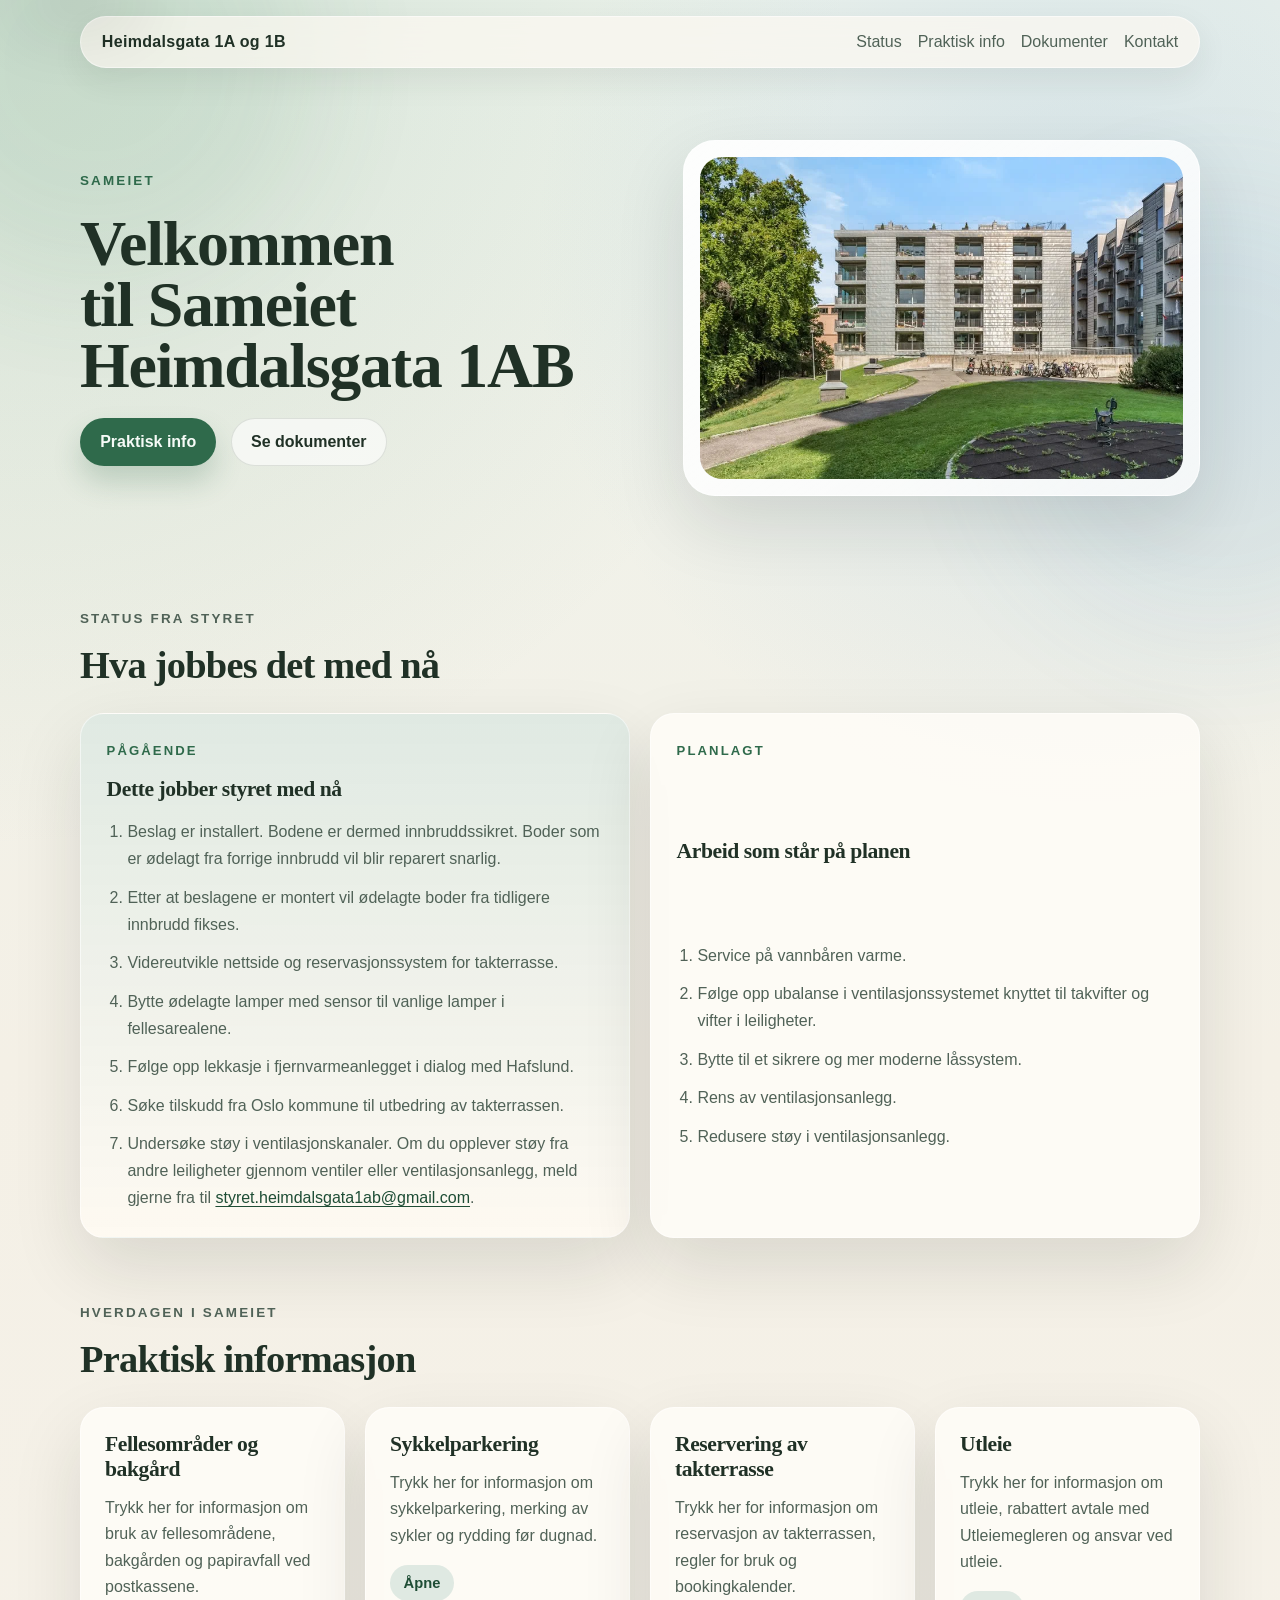
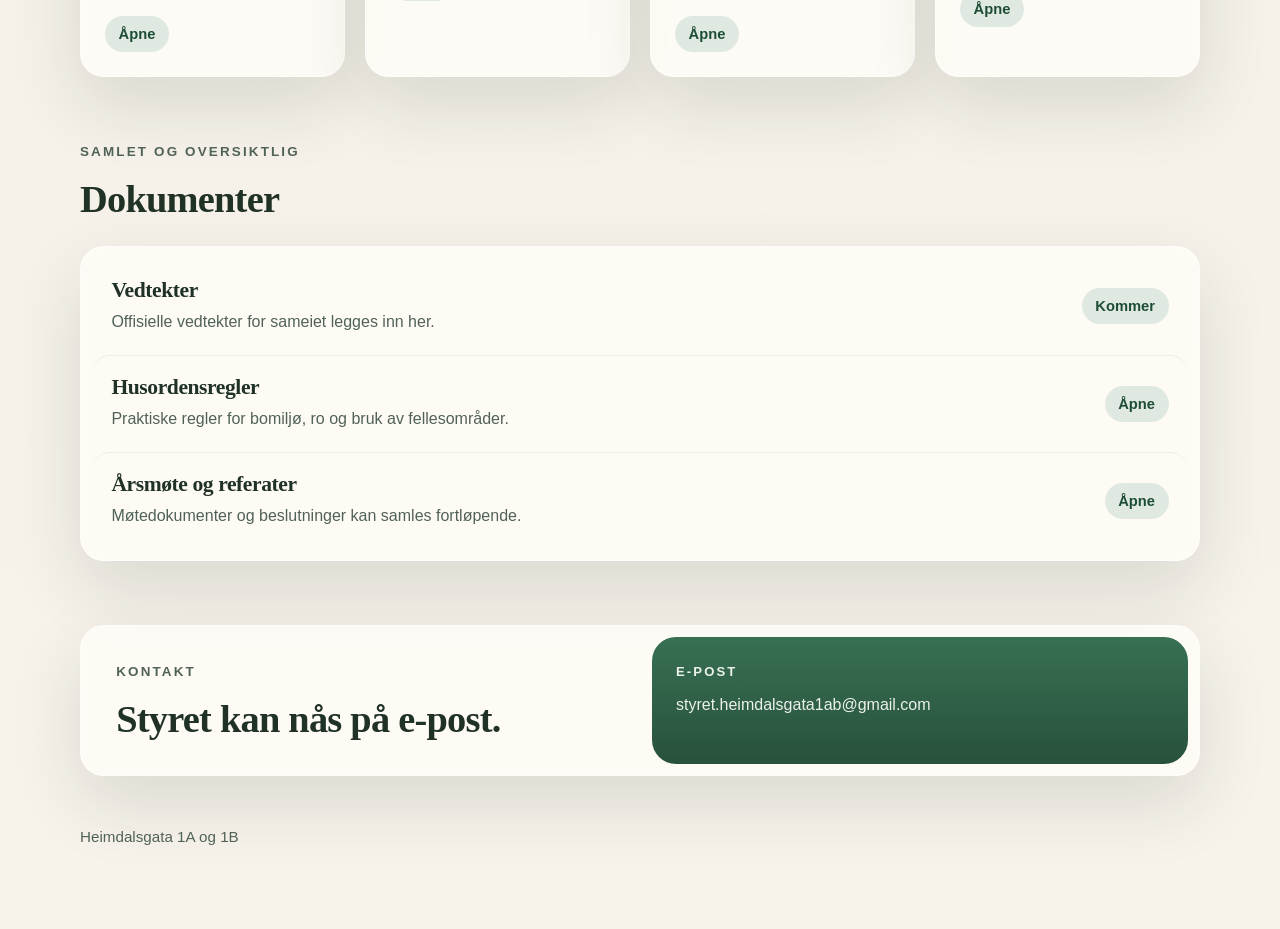
==== index.html @ 1e06830e "Update burglary status item" ====
<!doctype html>
<html lang="no">
  <head>
    <meta charset="utf-8">
    <meta name="viewport" content="width=device-width, initial-scale=1">
    <title>Heimdalsgata 1A og 1B</title>
    <meta
      name="description"
      content="Nettside for Heimdalsgata 1A og 1B med praktisk informasjon, dokumenter og kontaktpunkter."
    >
    <meta name="theme-color" content="#eef1ea">
    <link rel="stylesheet" href="styles.css">
  </head>
  <body>
    <a class="skip-link" href="#main-content">Gå til innhold</a>

    <div class="page-glow page-glow-left" aria-hidden="true"></div>
    <div class="page-glow page-glow-right" aria-hidden="true"></div>

    <div class="site-shell">
      <header class="site-header">
        <a class="brand" href="#top">Heimdalsgata 1A og 1B</a>
        <nav class="site-nav" aria-label="Hovedmeny">
          <a href="#status">Status</a>
          <a href="#praktisk">Praktisk info</a>
          <a href="#dokumenter">Dokumenter</a>
          <a href="#kontakt">Kontakt</a>
        </nav>
      </header>

      <main id="main-content">
        <section class="hero" id="top">
          <div class="hero-copy">
            <p class="eyebrow">Sameiet</p>
            <h1>Velkommen til Sameiet Heimdalsgata 1AB</h1>
            <div class="hero-actions">
              <a class="button button-primary" href="#praktisk">Praktisk info</a>
              <a class="button button-secondary" href="#dokumenter">Se dokumenter</a>
            </div>
          </div>

          <div class="hero-media">
            <div class="hero-frame">
              <picture>
                <source srcset="assets/hero.webp" type="image/webp">
                <img
                  src="assets/hero.jpg"
                  alt="Boligbygget i Heimdalsgata 1A og 1B med grønt uteområde foran"
                  width="850"
                  height="567"
                >
              </picture>
            </div>
          </div>
        </section>

        <section class="content-section status-section" id="status" aria-labelledby="status-title">
          <div class="section-heading">
            <p class="eyebrow">Status fra styret</p>
            <h2 id="status-title">Hva jobbes det med nå</h2>
          </div>

          <div class="status-grid">
            <article class="status-card status-card-current">
              <p class="status-label">Pågående</p>
              <h3>Dette jobber styret med nå</h3>
              <ol class="status-list">
                <li>Beslag er installert. Bodene er dermed innbruddssikret. Boder som er ødelagt fra forrige innbrudd vil blir reparert snarlig.</li>
                <li>Etter at beslagene er montert vil ødelagte boder fra tidligere innbrudd fikses.</li>
                <li>Videreutvikle nettside og reservasjonssystem for takterrasse.</li>
                <li>Bytte ødelagte lamper med sensor til vanlige lamper i fellesarealene.</li>
                <li>Følge opp lekkasje i fjernvarmeanlegget i dialog med Hafslund.</li>
                <li>Søke tilskudd fra Oslo kommune til utbedring av takterrassen.</li>
                <li>Undersøke støy i ventilasjonskanaler. Om du opplever støy fra andre leiligheter gjennom ventiler eller ventilasjonsanlegg, meld gjerne fra til <a href="mailto:styret.heimdalsgata1ab@gmail.com">styret.heimdalsgata1ab@gmail.com</a>.</li>
              </ol>
            </article>

            <article class="status-card">
              <p class="status-label">Planlagt</p>
              <h3>Arbeid som står på planen</h3>
              <ol class="status-list">
                <li>Service på vannbåren varme.</li>
                <li>Følge opp ubalanse i ventilasjonssystemet knyttet til takvifter og vifter i leiligheter.</li>
                <li>Bytte til et sikrere og mer moderne låssystem.</li>
                <li>Rens av ventilasjonsanlegg.</li>
                <li>Redusere støy i ventilasjonsanlegg.</li>
              </ol>
            </article>
          </div>
        </section>

        <section class="content-section" id="praktisk" aria-labelledby="praktisk-title">
          <div class="section-heading">
            <p class="eyebrow">Hverdagen i sameiet</p>
            <h2 id="praktisk-title">Praktisk informasjon</h2>
          </div>

          <div class="card-grid">
            <article class="info-card info-card-link">
              <h3>Fellesområder og bakgård</h3>
              <p>
                Trykk her for informasjon om bruk av fellesområdene, bakgården og
                papiravfall ved postkassene.
              </p>
              <a class="document-tag document-link" href="fellesomrader-og-bakgard.html">Åpne</a>
            </article>

            <article class="info-card info-card-link">
              <h3>Sykkelparkering</h3>
              <p>
                Trykk her for informasjon om sykkelparkering, merking av sykler og
                rydding før dugnad.
              </p>
              <a class="document-tag document-link" href="sykkelparkering.html">Åpne</a>
            </article>

            <article class="info-card info-card-link">
              <h3>Reservering av takterrasse</h3>
              <p>
                Trykk her for informasjon om reservasjon av takterrassen, regler for
                bruk og bookingkalender.
              </p>
              <a class="document-tag document-link" href="reservering-av-takterrasse.html">Åpne</a>
            </article>

            <article class="info-card info-card-link">
              <h3>Utleie</h3>
              <p>
                Trykk her for informasjon om utleie, rabattert avtale med
                Utleiemegleren og ansvar ved utleie.
              </p>
              <a class="document-tag document-link" href="utleie.html">Åpne</a>
            </article>
          </div>
        </section>

        <section class="content-section content-section-alt" id="dokumenter" aria-labelledby="dokumenter-title">
          <div class="section-heading">
            <p class="eyebrow">Samlet og oversiktlig</p>
            <h2 id="dokumenter-title">Dokumenter</h2>
          </div>

          <div class="document-panel">
            <div class="document-row">
              <div>
                <h3>Vedtekter</h3>
                <p>Offisielle vedtekter for sameiet legges inn her.</p>
              </div>
              <span class="document-tag">Kommer</span>
            </div>

            <div class="document-row">
              <div>
                <h3>Husordensregler</h3>
                <p>Praktiske regler for bomiljø, ro og bruk av fellesområder.</p>
              </div>
              <a class="document-tag document-link" href="husordensregler.html">Åpne</a>
            </div>

            <div class="document-row">
              <div>
                <h3>Årsmøte og referater</h3>
                <p>Møtedokumenter og beslutninger kan samles fortløpende.</p>
              </div>
              <a class="document-tag document-link" href="https://drive.google.com/drive/folders/1lfl2pdwoizmmWqUjBtOVn5ufXLerAymG?usp=sharing" target="_blank" rel="noreferrer">Åpne</a>
            </div>
          </div>
        </section>

        <section class="contact-section" id="kontakt" aria-labelledby="kontakt-title">
          <div class="contact-panel">
            <div class="contact-copy">
              <p class="eyebrow">Kontakt</p>
              <h2 id="kontakt-title">Styret kan nås på e-post.</h2>
            </div>

            <div class="contact-note" aria-label="Kontaktinformasjon for styret">
              <p class="contact-label">E-post</p>
              <p>
                <a href="mailto:styret.heimdalsgata1ab@gmail.com">styret.heimdalsgata1ab@gmail.com</a>
              </p>
            </div>
          </div>
        </section>
      </main>

      <footer class="site-footer">
        <p>Heimdalsgata 1A og 1B</p>
      </footer>
    </div>
  </body>
</html>
---- styles.css ----
:root {
  --bg: #f4f0e6;
  --bg-soft: rgba(255, 252, 246, 0.7);
  --surface: rgba(255, 253, 248, 0.82);
  --surface-strong: #fffdf8;
  --ink: #203126;
  --ink-soft: #506257;
  --line: rgba(32, 49, 38, 0.12);
  --accent: #2f6a4b;
  --accent-strong: #1e4d35;
  --accent-soft: #dfe9e2;
  --clay: #ba7a50;
  --shadow: 0 28px 70px rgba(25, 35, 28, 0.12);
  --radius-xl: 32px;
  --radius-lg: 24px;
  --radius-md: 18px;
  --radius-sm: 12px;
  --sans: "Avenir Next", Avenir, "Segoe UI", sans-serif;
  --serif: "Iowan Old Style", "Palatino Linotype", Palatino, "Book Antiqua", Georgia, serif;
}

*,
*::before,
*::after {
  box-sizing: border-box;
}

html {
  scroll-behavior: smooth;
}

body {
  margin: 0;
  min-height: 100vh;
  font-family: var(--sans);
  color: var(--ink);
  background:
    radial-gradient(circle at top left, rgba(85, 151, 114, 0.18), transparent 30%),
    radial-gradient(circle at 85% 10%, rgba(104, 163, 214, 0.2), transparent 22%),
    linear-gradient(180deg, #eef3ec 0%, var(--bg) 42%, #f7f3eb 100%);
}

img {
  display: block;
  max-width: 100%;
}

a {
  color: inherit;
  text-decoration: none;
}

p {
  margin: 0;
  line-height: 1.65;
}

h1,
h2,
h3 {
  margin: 0;
  font-family: var(--serif);
  font-weight: 600;
  letter-spacing: -0.02em;
}

.skip-link {
  position: absolute;
  left: 1rem;
  top: -3rem;
  z-index: 20;
  padding: 0.85rem 1rem;
  border-radius: 999px;
  background: var(--surface-strong);
  box-shadow: var(--shadow);
}

.skip-link:focus {
  top: 1rem;
}

.page-glow {
  position: fixed;
  inset: auto;
  width: 28rem;
  height: 28rem;
  border-radius: 50%;
  filter: blur(60px);
  opacity: 0.45;
  pointer-events: none;
  z-index: 0;
}

.page-glow-left {
  top: -10rem;
  left: -8rem;
  background: rgba(72, 142, 97, 0.22);
}

.page-glow-right {
  top: 12rem;
  right: -10rem;
  background: rgba(87, 143, 192, 0.18);
}

.site-shell {
  position: relative;
  z-index: 1;
  width: min(1120px, calc(100% - 2rem));
  margin: 0 auto;
  padding-bottom: 4rem;
}

.site-header {
  position: sticky;
  top: 1rem;
  display: flex;
  align-items: center;
  justify-content: space-between;
  gap: 1.5rem;
  padding: 1rem 1.3rem;
  margin-top: 1rem;
  border: 1px solid rgba(255, 255, 255, 0.55);
  border-radius: 999px;
  background: rgba(252, 249, 242, 0.72);
  backdrop-filter: blur(18px);
  box-shadow: 0 12px 32px rgba(34, 48, 39, 0.08);
}

.brand {
  font-weight: 700;
  letter-spacing: 0.02em;
}

.site-nav {
  display: flex;
  flex-wrap: wrap;
  gap: 1rem;
  color: var(--ink-soft);
}

.site-nav a {
  transition: color 180ms ease, transform 180ms ease;
}

.site-nav a:hover,
.site-nav a:focus-visible,
.brand:hover,
.brand:focus-visible {
  color: var(--accent-strong);
}

.hero,
.intro-band,
.content-section,
.contact-section,
.site-footer {
  animation: rise 800ms ease both;
}

.hero {
  display: grid;
  grid-template-columns: minmax(0, 1.05fr) minmax(0, 0.95fr);
  gap: 2rem;
  align-items: center;
  padding: 4.5rem 0 3rem;
}

.hero-copy {
  display: grid;
  gap: 1.35rem;
}

.eyebrow {
  color: var(--accent);
  font-size: 0.84rem;
  font-weight: 700;
  letter-spacing: 0.16em;
  text-transform: uppercase;
}

.hero h1 {
  font-size: clamp(2.7rem, 5vw, 5.2rem);
  line-height: 0.95;
  text-wrap: balance;
}

.lead,
.section-heading p,
.band-card p,
.info-card p,
.document-row p,
.contact-copy p,
.contact-note p,
.site-footer p {
  color: var(--ink-soft);
}

.lead {
  font-size: 1.08rem;
  max-width: 34rem;
}

.hero-actions {
  display: flex;
  flex-wrap: wrap;
  gap: 0.9rem;
}

.button {
  display: inline-flex;
  align-items: center;
  justify-content: center;
  min-height: 3rem;
  padding: 0.8rem 1.2rem;
  border-radius: 999px;
  border: 1px solid transparent;
  font-weight: 600;
  transition: transform 180ms ease, background-color 180ms ease, border-color 180ms ease;
}

.button:hover,
.button:focus-visible {
  transform: translateY(-1px);
}

.button-primary {
  background: var(--accent);
  color: #f6fbf7;
  box-shadow: 0 16px 28px rgba(47, 106, 75, 0.22);
}

.button-primary:hover,
.button-primary:focus-visible {
  background: var(--accent-strong);
}

.button-secondary {
  border-color: rgba(32, 49, 38, 0.12);
  background: rgba(255, 255, 255, 0.6);
}

.hero-list {
  display: grid;
  gap: 0.85rem;
  margin: 0;
  padding: 0;
  list-style: none;
}

.hero-list li {
  display: flex;
  align-items: center;
  gap: 0.7rem;
  padding: 0.9rem 1rem;
  border: 1px solid var(--line);
  border-radius: var(--radius-md);
  background: rgba(255, 255, 255, 0.48);
  backdrop-filter: blur(10px);
}

.hero-list li::before {
  content: "";
  width: 0.7rem;
  height: 0.7rem;
  border-radius: 50%;
  background: linear-gradient(135deg, var(--accent), var(--clay));
  flex: none;
}

.hero-media {
  display: grid;
  gap: 1rem;
}

.hero-frame {
  padding: 1rem;
  border-radius: var(--radius-xl);
  background:
    linear-gradient(145deg, rgba(255, 255, 255, 0.82), rgba(255, 255, 255, 0.45)),
    rgba(255, 255, 255, 0.52);
  border: 1px solid rgba(255, 255, 255, 0.65);
  box-shadow: var(--shadow);
}

.hero-frame picture {
  display: block;
  overflow: hidden;
  border-radius: calc(var(--radius-xl) - 10px);
}

.hero-frame img {
  width: 100%;
  height: auto;
  object-fit: cover;
  transform: scale(1.01);
}

.hero-caption {
  padding-left: 0.2rem;
  font-size: 0.94rem;
  color: rgba(32, 49, 38, 0.72);
}

.intro-band,
.contact-panel {
  display: grid;
  grid-template-columns: repeat(2, minmax(0, 1fr));
  gap: 1.5rem;
}

.band-card,
.info-card,
.document-panel,
.contact-panel {
  border: 1px solid rgba(255, 255, 255, 0.55);
  background: var(--surface);
  backdrop-filter: blur(18px);
  box-shadow: var(--shadow);
}

.band-card,
.info-card,
.document-panel,
.contact-panel,
.contact-note {
  border-radius: var(--radius-lg);
}

.band-card {
  display: grid;
  gap: 1rem;
  padding: 1.7rem;
}

.band-card h2,
.section-heading h2,
.contact-copy h2 {
  font-size: clamp(1.9rem, 3vw, 3rem);
  line-height: 1.05;
}

.band-card-accent {
  background:
    linear-gradient(180deg, rgba(223, 233, 226, 0.98), rgba(255, 250, 243, 0.88));
}

.status-item {
  display: grid;
  grid-template-columns: auto 1fr;
  gap: 1rem;
  align-items: start;
  padding-bottom: 1rem;
  border-bottom: 1px solid rgba(32, 49, 38, 0.08);
}

.status-item:last-child {
  padding-bottom: 0;
  border-bottom: 0;
}

.status-number {
  display: inline-flex;
  align-items: center;
  justify-content: center;
  width: 2.1rem;
  height: 2.1rem;
  border-radius: 50%;
  font-size: 0.85rem;
  font-weight: 700;
  color: #fff;
  background: linear-gradient(135deg, var(--accent), var(--clay));
}

.content-section,
.contact-section {
  padding-top: 4rem;
}

.content-section-alt {
  position: relative;
}

.section-heading {
  display: grid;
  gap: 0.95rem;
  max-width: 42rem;
  margin-bottom: 1.7rem;
}

.card-grid {
  display: grid;
  grid-template-columns: repeat(auto-fit, minmax(240px, 1fr));
  gap: 1.25rem;
}

.status-grid {
  display: grid;
  grid-template-columns: repeat(2, minmax(0, 1fr));
  gap: 1.25rem;
}

.info-card {
  display: grid;
  gap: 0.8rem;
  padding: 1.5rem;
}

.info-card-link {
  align-content: start;
}

.info-card-link .document-tag {
  justify-self: start;
  margin-top: 0.2rem;
}

.info-card h3,
.document-row h3,
.status-card h3 {
  font-size: 1.35rem;
}

.status-card {
  display: grid;
  gap: 1rem;
  padding: 1.6rem;
  border: 1px solid rgba(255, 255, 255, 0.55);
  border-radius: var(--radius-lg);
  background: var(--surface);
  backdrop-filter: blur(18px);
  box-shadow: var(--shadow);
}

.status-card-current {
  background:
    linear-gradient(180deg, rgba(223, 233, 226, 0.98), rgba(255, 250, 243, 0.88));
}

.status-label {
  color: var(--accent);
  font-size: 0.82rem;
  font-weight: 700;
  letter-spacing: 0.16em;
  text-transform: uppercase;
}

.status-list {
  margin: 0;
  padding-left: 1.3rem;
  color: var(--ink-soft);
}

.status-list li {
  line-height: 1.7;
}

.status-list a {
  color: var(--accent-strong);
  text-decoration: underline;
  text-underline-offset: 0.16em;
}

.status-list li + li {
  margin-top: 0.7rem;
}

.document-panel {
  padding: 0.7rem;
}

.document-row {
  display: flex;
  align-items: center;
  justify-content: space-between;
  gap: 1rem;
  padding: 1.2rem;
  border-radius: var(--radius-md);
}

.document-row + .document-row {
  border-top: 1px solid rgba(32, 49, 38, 0.08);
}

.document-row div {
  display: grid;
  gap: 0.4rem;
}

.document-tag {
  display: inline-flex;
  align-items: center;
  min-height: 2.25rem;
  padding: 0.45rem 0.85rem;
  border-radius: 999px;
  background: var(--accent-soft);
  color: var(--accent-strong);
  font-size: 0.92rem;
  font-weight: 700;
  white-space: nowrap;
}

.document-link:hover,
.document-link:focus-visible {
  background: var(--accent);
  color: #f6fbf7;
}

.subpage-hero {
  padding: 4.5rem 0 1.6rem;
  animation: rise 800ms ease both;
}

.subpage-copy {
  display: grid;
  gap: 1.25rem;
  max-width: 46rem;
}

.subpage-copy h1 {
  font-size: clamp(2.5rem, 5vw, 4.4rem);
  line-height: 0.96;
}

.document-page {
  padding-top: 1rem;
}

.document-article {
  display: grid;
  gap: 1.2rem;
  padding: 2rem;
  border: 1px solid rgba(255, 255, 255, 0.55);
  border-radius: var(--radius-xl);
  background: var(--surface);
  backdrop-filter: blur(18px);
  box-shadow: var(--shadow);
}

.document-article h2 {
  margin-top: 0.9rem;
  font-size: clamp(1.5rem, 2vw, 2rem);
}

.document-article p,
.document-article li {
  color: var(--ink-soft);
  line-height: 1.75;
}

.document-article ul {
  margin: -0.3rem 0 0;
  padding-left: 1.35rem;
}

.document-article li + li {
  margin-top: 0.6rem;
}

.document-note {
  margin-top: 0.8rem;
  padding: 1rem 1.15rem;
  border: 1px solid var(--line);
  border-radius: var(--radius-md);
  background: rgba(255, 255, 255, 0.52);
}

.document-note-cta {
  display: flex;
  flex-wrap: wrap;
  align-items: center;
  justify-content: space-between;
  gap: 1rem;
}

.contact-panel {
  padding: 0.7rem;
}

.contact-copy {
  display: grid;
  gap: 1rem;
  padding: 1.5rem;
}

.contact-note {
  display: grid;
  align-content: start;
  gap: 0.55rem;
  padding: 1.5rem;
  background: linear-gradient(180deg, rgba(47, 106, 75, 0.96), rgba(31, 74, 52, 0.96));
  color: rgba(244, 247, 243, 0.96);
}

.contact-note p {
  color: inherit;
}

.contact-label {
  color: rgba(220, 235, 225, 0.85);
  font-size: 0.82rem;
  font-weight: 700;
  letter-spacing: 0.16em;
  text-transform: uppercase;
}

.site-footer {
  display: flex;
  justify-content: space-between;
  gap: 1rem;
  padding: 3rem 0 1rem;
  color: rgba(32, 49, 38, 0.72);
  font-size: 0.95rem;
}

@keyframes rise {
  from {
    opacity: 0;
    transform: translateY(18px);
  }

  to {
    opacity: 1;
    transform: translateY(0);
  }
}

@media (max-width: 960px) {
  .hero,
  .intro-band,
  .contact-panel,
  .card-grid,
  .status-grid {
    grid-template-columns: 1fr;
  }

  .hero {
    padding-top: 3.2rem;
  }

  .site-header,
  .site-footer,
  .document-row {
    align-items: flex-start;
  }

  .site-header,
  .site-footer {
    flex-direction: column;
  }

  .document-row {
    flex-direction: column;
  }
}

@media (max-width: 640px) {
  .site-shell {
    width: min(100% - 1.2rem, 1120px);
  }

  .site-header {
    position: static;
    padding: 1rem 1.1rem;
    border-radius: 26px;
  }

  .site-nav {
    gap: 0.8rem 1rem;
  }

  .hero {
    gap: 1.4rem;
    padding: 2.2rem 0 2.4rem;
  }

  .subpage-hero {
    padding: 2.2rem 0 1rem;
  }

  .hero h1 {
    font-size: clamp(2.25rem, 11vw, 3.1rem);
  }

  .subpage-copy h1 {
    font-size: clamp(2.1rem, 10vw, 2.9rem);
  }

  .band-card,
  .info-card,
  .contact-copy,
  .contact-note,
  .document-row,
  .document-article {
    padding: 1.2rem;
  }

  .document-note-cta {
    align-items: flex-start;
  }

  .button {
    width: 100%;
  }

  .hero-actions {
    display: grid;
  }
}
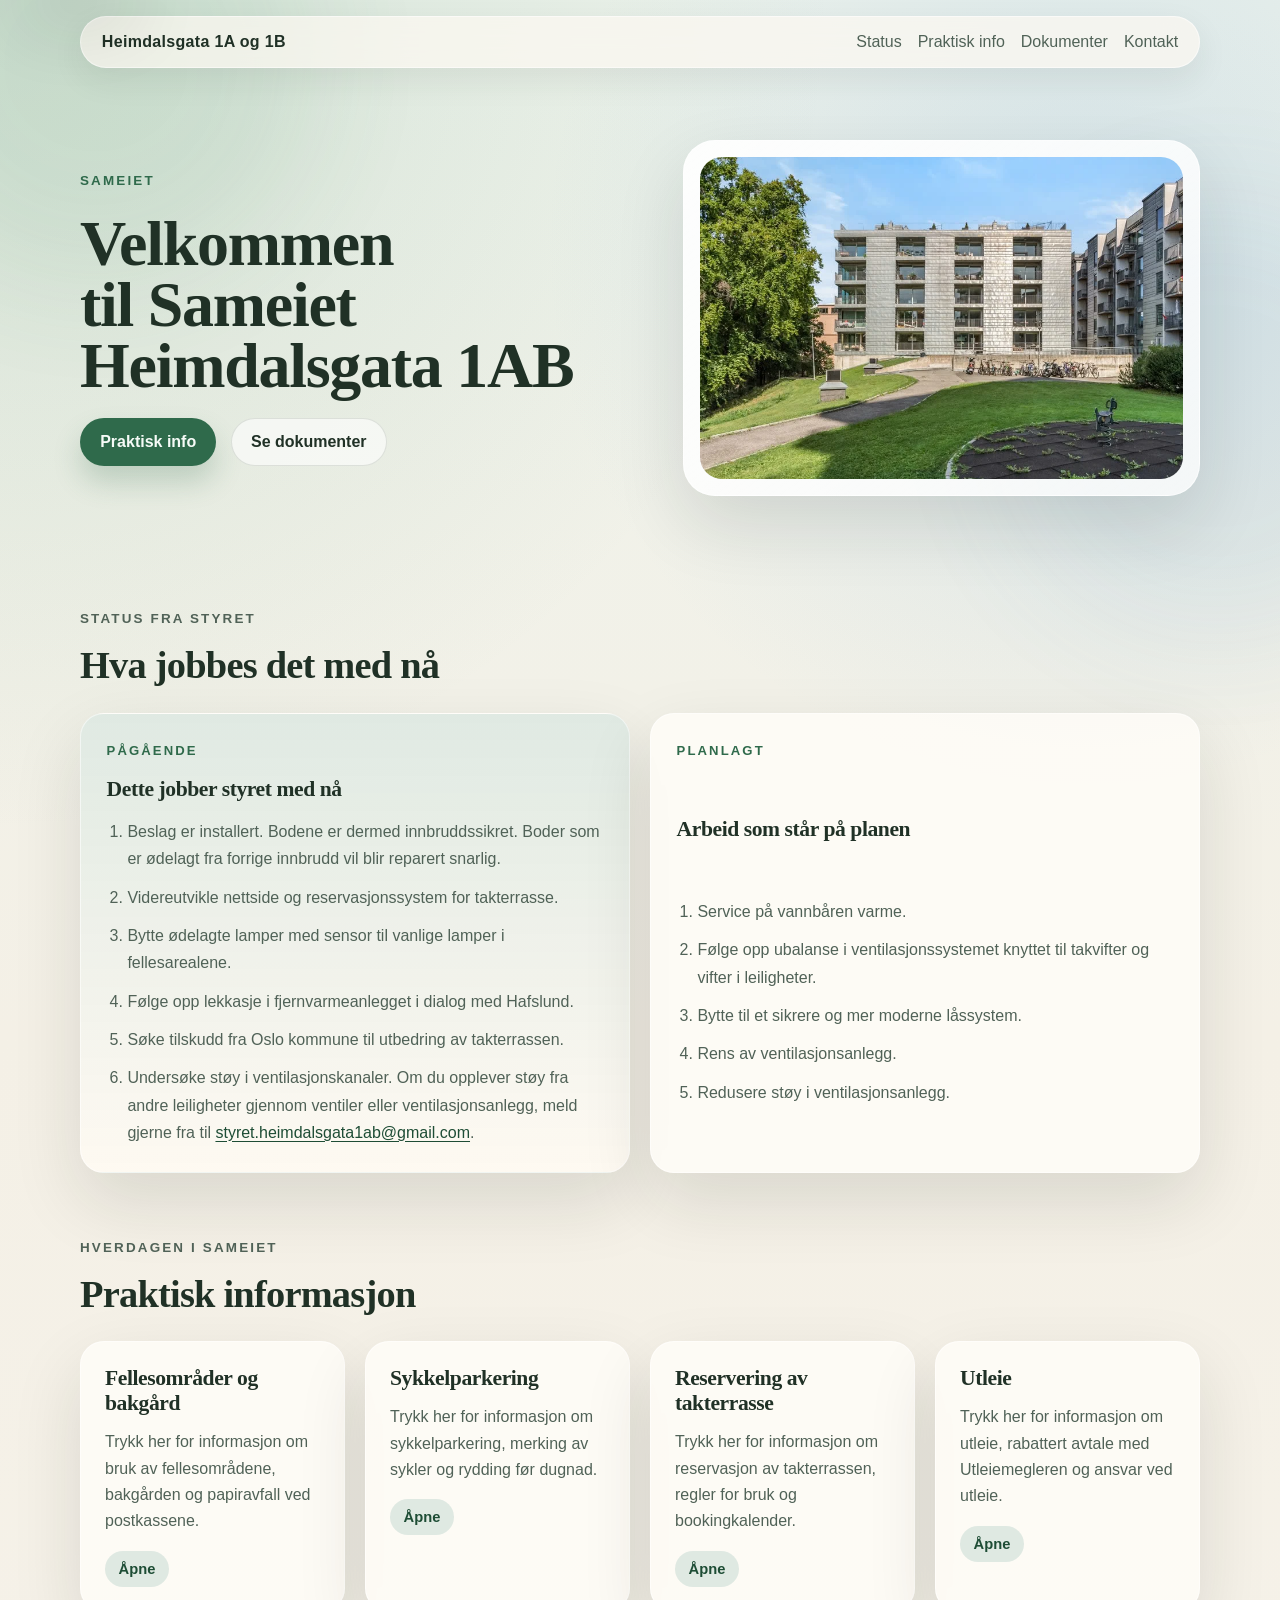
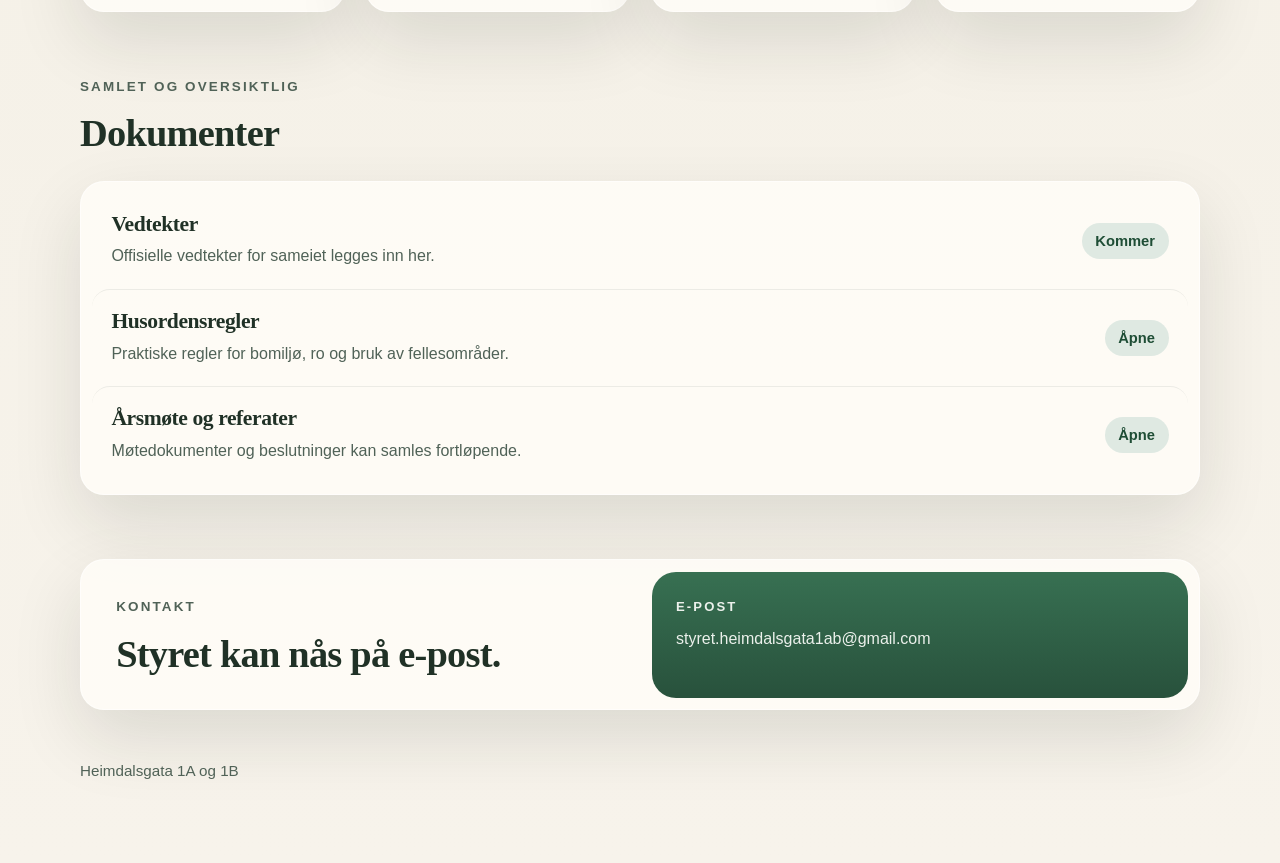
==== commit aca5c1a8: "Remove duplicate burglary update" ====
--- a/index.html
+++ b/index.html
@@ -66,7 +66,6 @@
               <h3>Dette jobber styret med nå</h3>
               <ol class="status-list">
                 <li>Beslag er installert. Bodene er dermed innbruddssikret. Boder som er ødelagt fra forrige innbrudd vil blir reparert snarlig.</li>
-                <li>Etter at beslagene er montert vil ødelagte boder fra tidligere innbrudd fikses.</li>
                 <li>Videreutvikle nettside og reservasjonssystem for takterrasse.</li>
                 <li>Bytte ødelagte lamper med sensor til vanlige lamper i fellesarealene.</li>
                 <li>Følge opp lekkasje i fjernvarmeanlegget i dialog med Hafslund.</li>
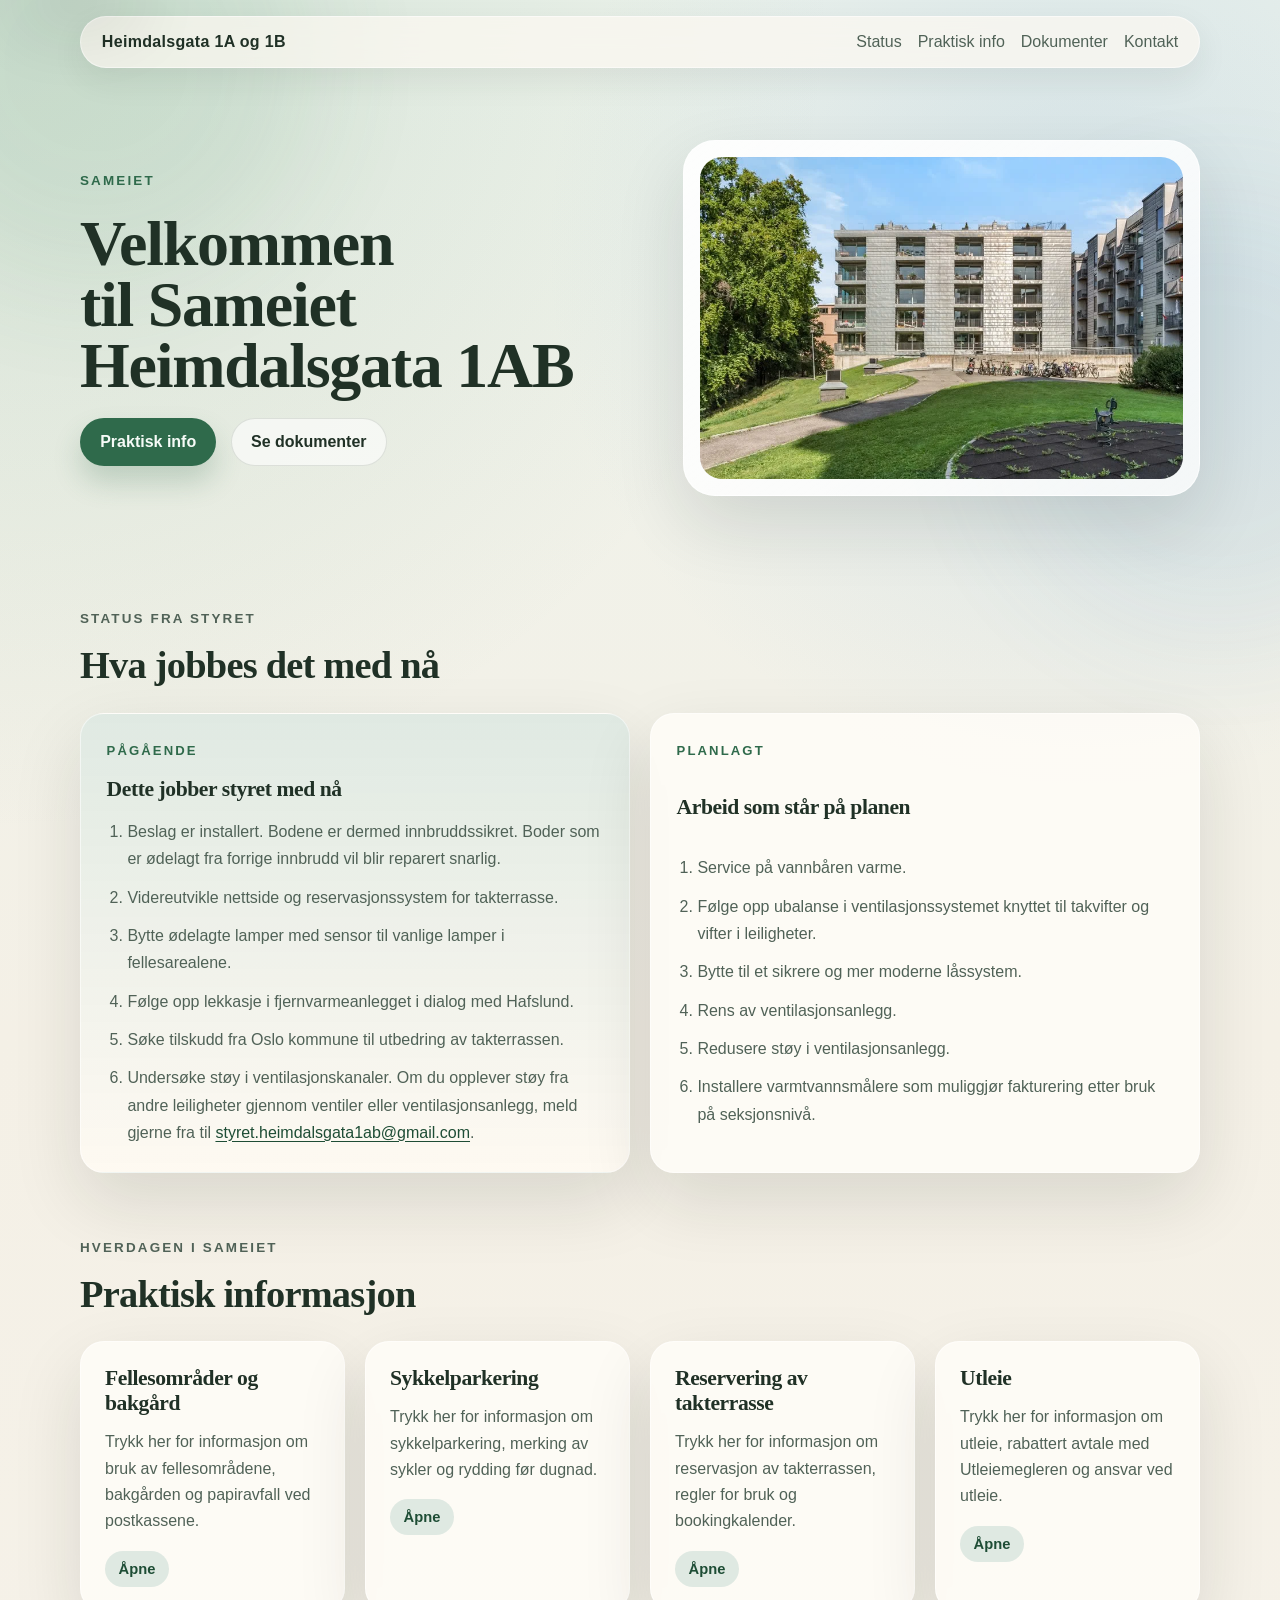
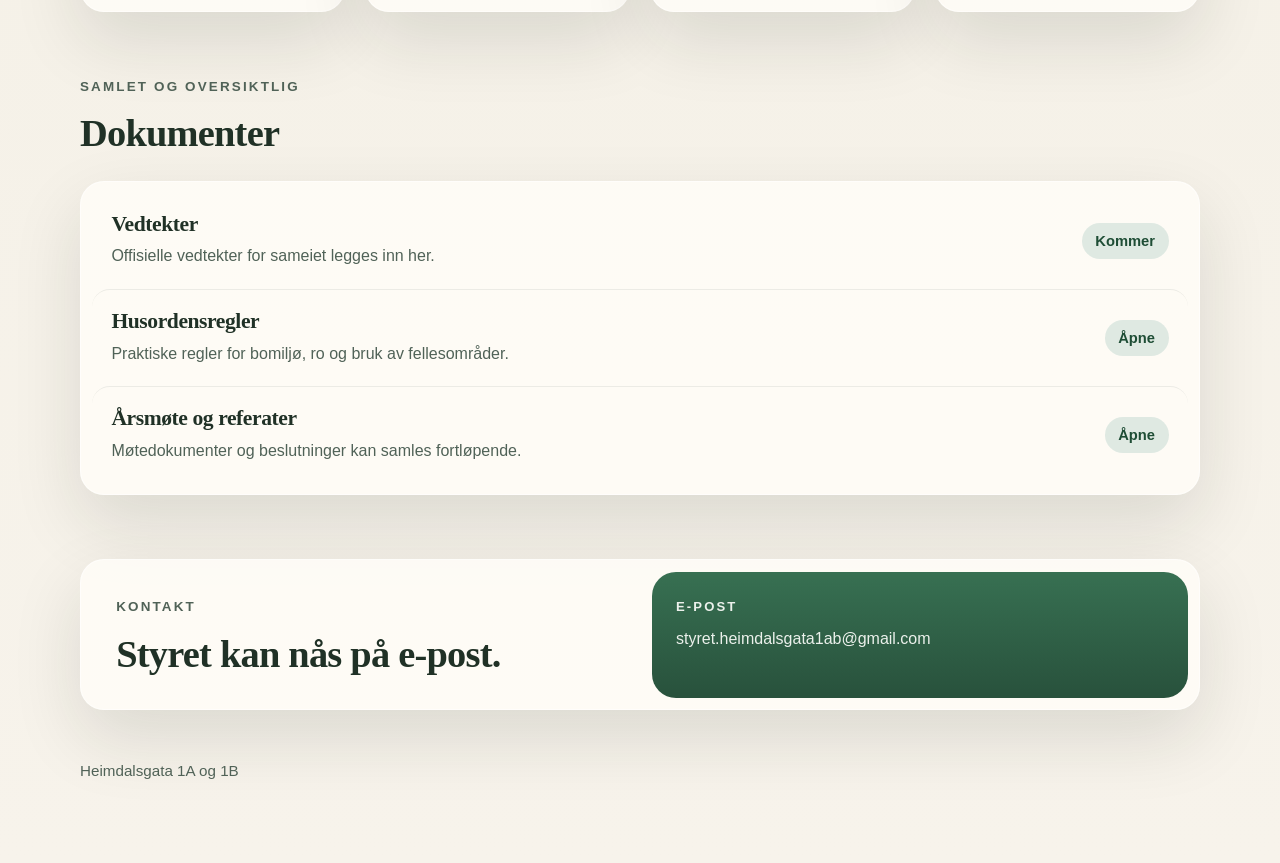
==== commit 8ed635d5: "Add hot water meter plan item" ====
--- a/index.html
+++ b/index.html
@@ -83,6 +83,7 @@
                 <li>Bytte til et sikrere og mer moderne låssystem.</li>
                 <li>Rens av ventilasjonsanlegg.</li>
                 <li>Redusere støy i ventilasjonsanlegg.</li>
+                <li>Installere varmtvannsmålere som muliggjør fakturering etter bruk på seksjonsnivå.</li>
               </ol>
             </article>
           </div>
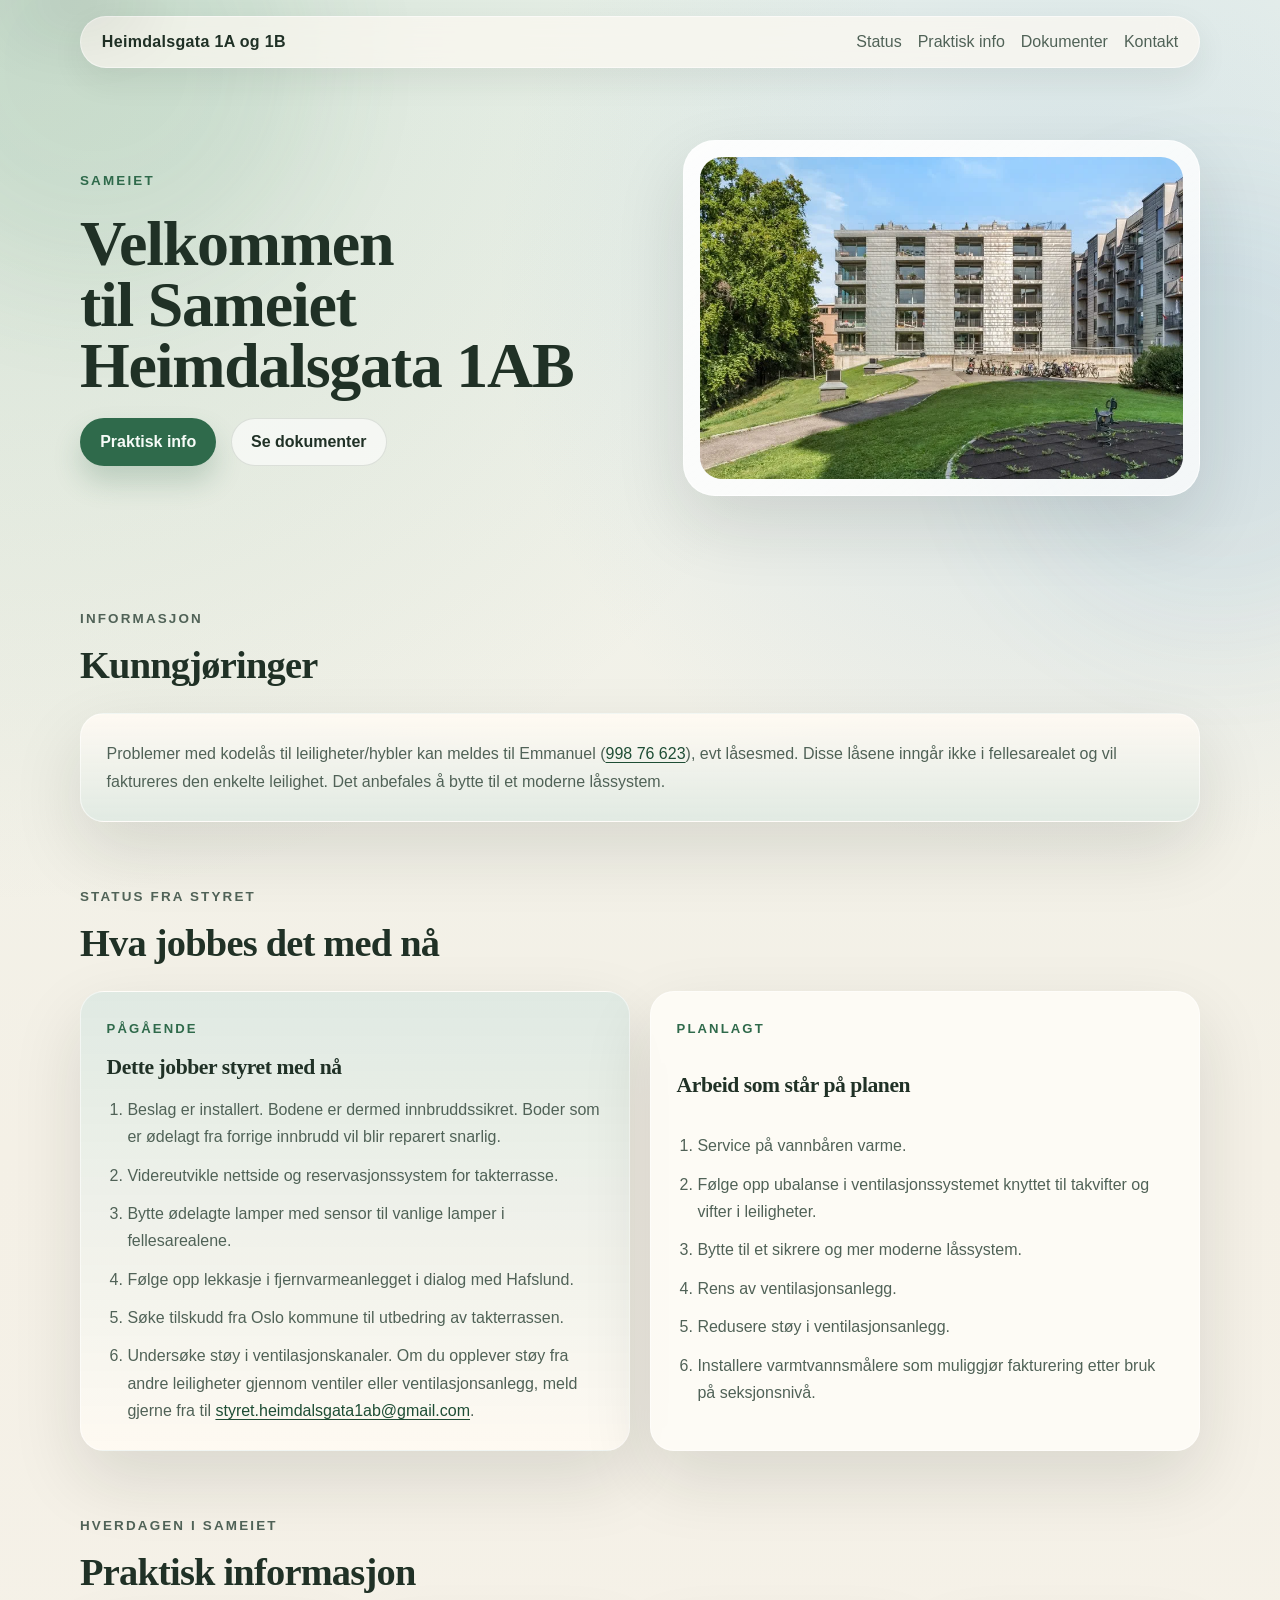
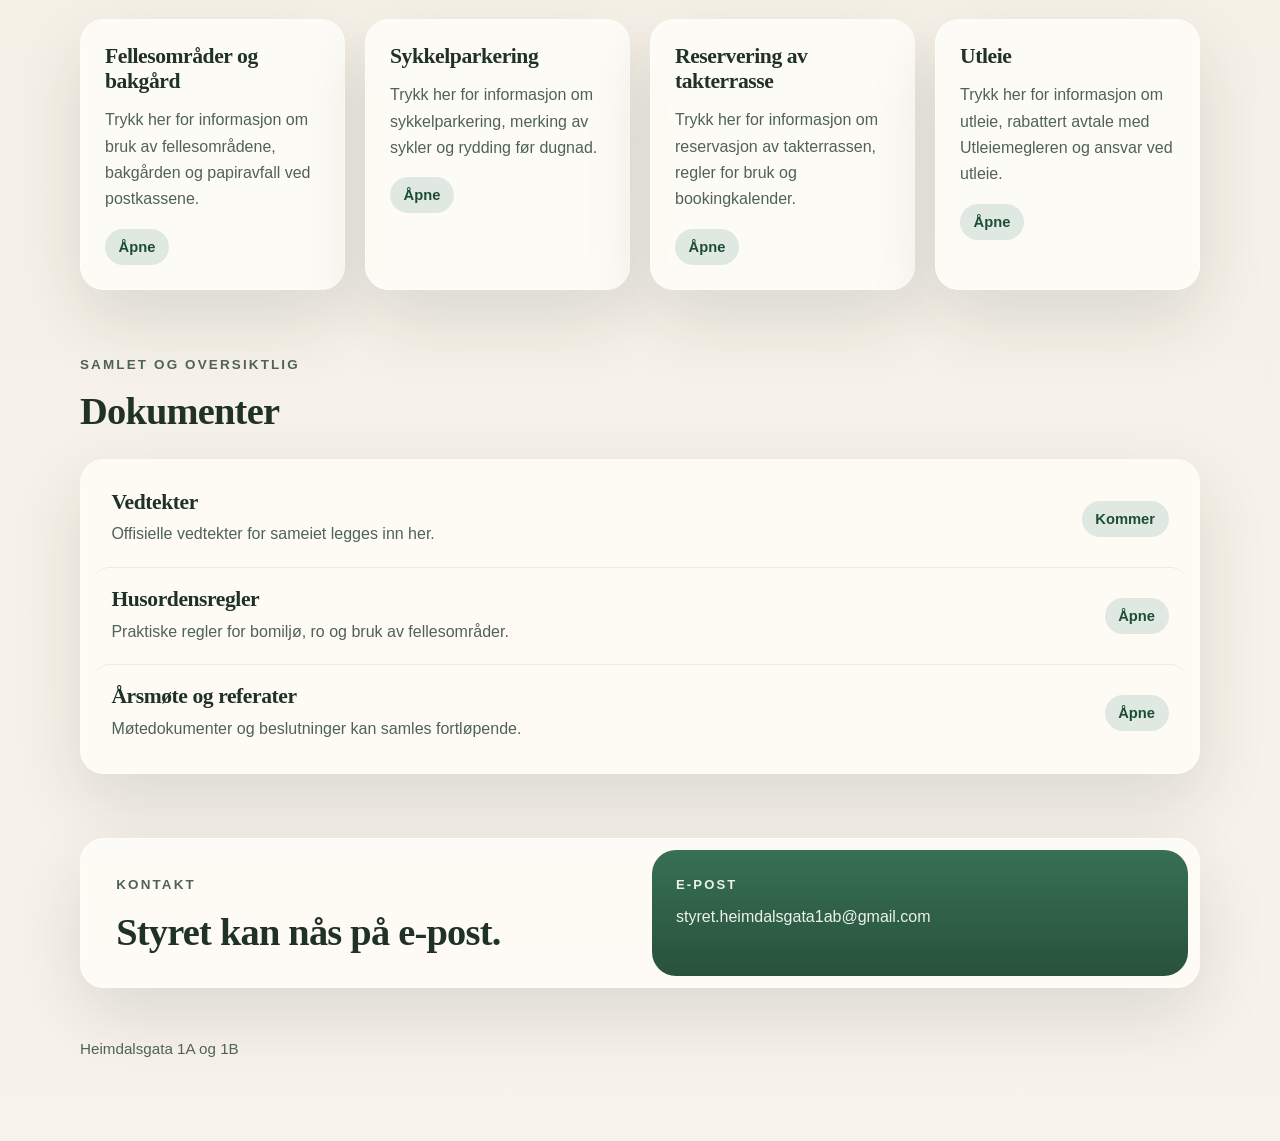
==== commit 836d4f88: "Add announcements section" ====
--- a/index.html
+++ b/index.html
@@ -54,6 +54,24 @@
           </div>
         </section>
 
+        <section class="content-section announcement-section" id="kunngjoringer" aria-labelledby="kunngjoringer-title">
+          <div class="section-heading">
+            <p class="eyebrow">Informasjon</p>
+            <h2 id="kunngjoringer-title">Kunngjøringer</h2>
+          </div>
+
+          <div class="announcement-panel">
+            <article class="announcement-card">
+              <p>
+                Problemer med kodelås til leiligheter/hybler kan meldes til Emmanuel
+                (<a href="tel:99876623">998 76 623</a>), evt låsesmed. Disse låsene
+                inngår ikke i fellesarealet og vil faktureres den enkelte
+                leilighet. Det anbefales å bytte til et moderne låssystem.
+              </p>
+            </article>
+          </div>
+        </section>
+
         <section class="content-section status-section" id="status" aria-labelledby="status-title">
           <div class="section-heading">
             <p class="eyebrow">Status fra styret</p>
--- a/styles.css
+++ b/styles.css
@@ -400,6 +400,12 @@
   gap: 1.25rem;
 }
 
+.announcement-panel {
+  display: grid;
+  grid-template-columns: 1fr;
+  gap: 1.25rem;
+}
+
 .info-card {
   display: grid;
   gap: 0.8rem;
@@ -430,6 +436,27 @@
   background: var(--surface);
   backdrop-filter: blur(18px);
   box-shadow: var(--shadow);
+}
+
+.announcement-card {
+  padding: 1.6rem;
+  border: 1px solid rgba(255, 255, 255, 0.55);
+  border-radius: var(--radius-lg);
+  background:
+    linear-gradient(180deg, rgba(255, 250, 243, 0.95), rgba(223, 233, 226, 0.9));
+  backdrop-filter: blur(18px);
+  box-shadow: var(--shadow);
+}
+
+.announcement-card p {
+  color: var(--ink-soft);
+  line-height: 1.75;
+}
+
+.announcement-card a {
+  color: var(--accent-strong);
+  text-decoration: underline;
+  text-underline-offset: 0.16em;
 }
 
 .status-card-current {
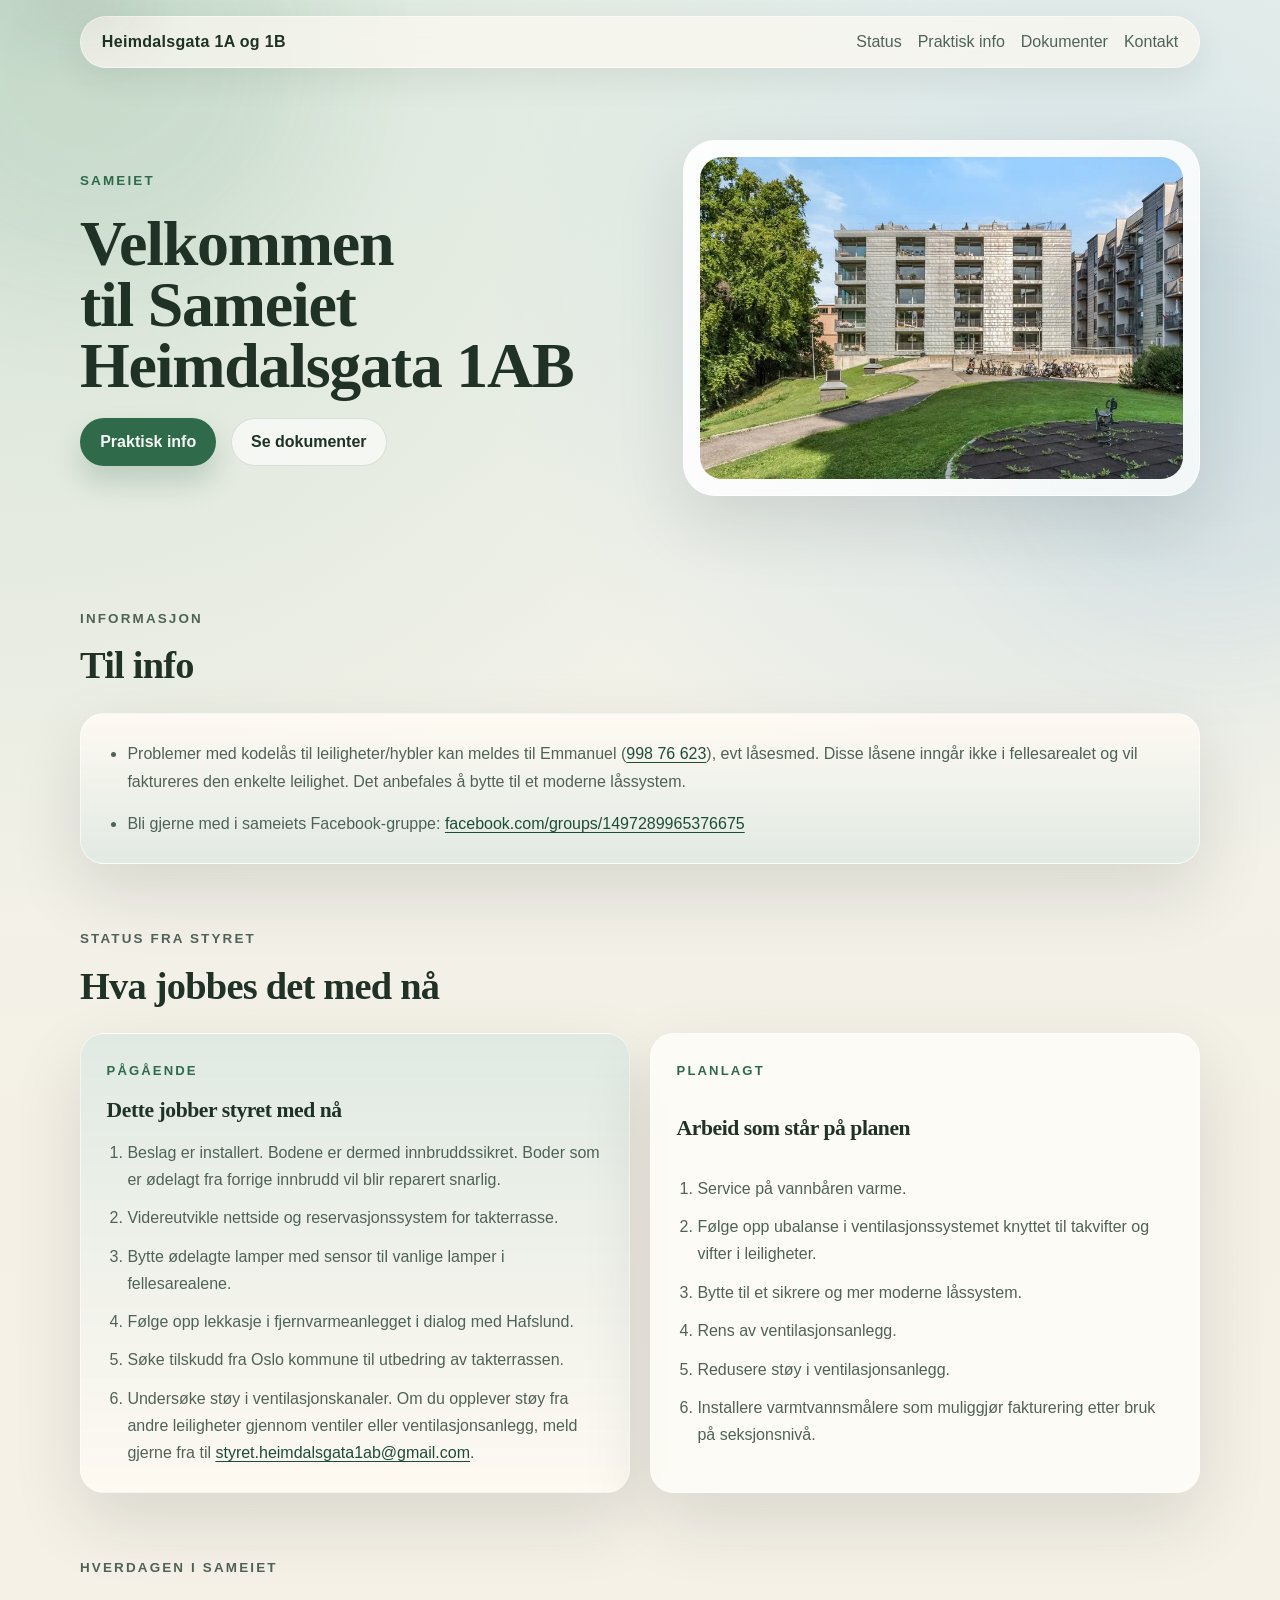
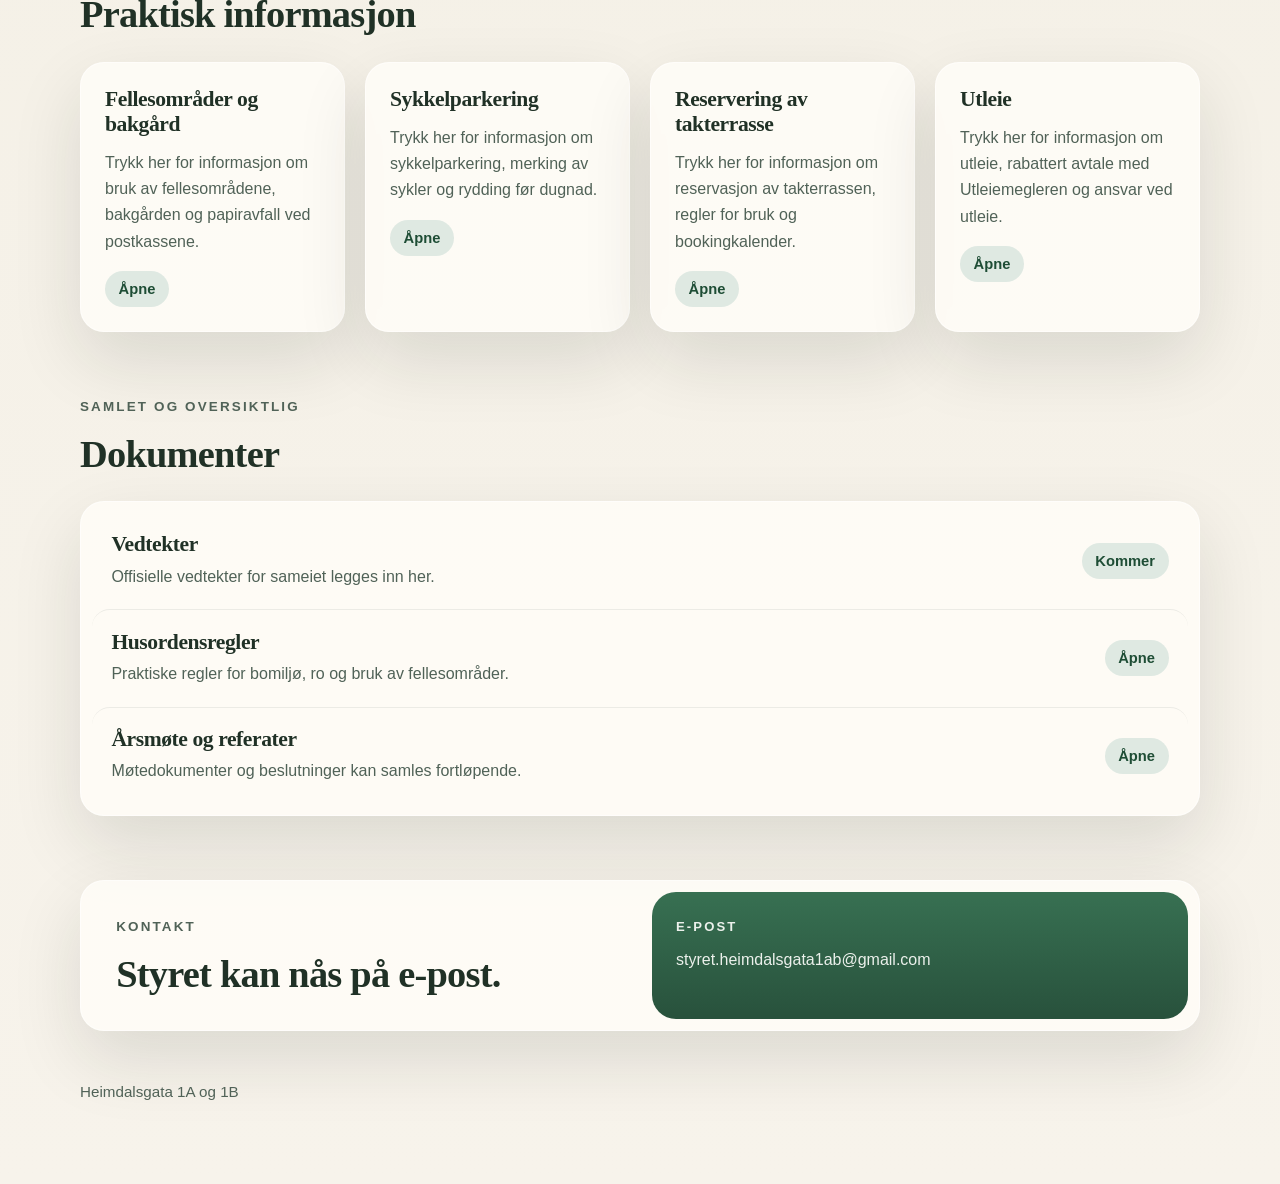
==== commit ab06f203: "Update info section" ====
--- a/index.html
+++ b/index.html
@@ -57,17 +57,23 @@
         <section class="content-section announcement-section" id="kunngjoringer" aria-labelledby="kunngjoringer-title">
           <div class="section-heading">
             <p class="eyebrow">Informasjon</p>
-            <h2 id="kunngjoringer-title">Kunngjøringer</h2>
+            <h2 id="kunngjoringer-title">Til info</h2>
           </div>
 
           <div class="announcement-panel">
             <article class="announcement-card">
-              <p>
-                Problemer med kodelås til leiligheter/hybler kan meldes til Emmanuel
-                (<a href="tel:99876623">998 76 623</a>), evt låsesmed. Disse låsene
-                inngår ikke i fellesarealet og vil faktureres den enkelte
-                leilighet. Det anbefales å bytte til et moderne låssystem.
-              </p>
+              <ul class="announcement-list">
+                <li>
+                  Problemer med kodelås til leiligheter/hybler kan meldes til Emmanuel
+                  (<a href="tel:99876623">998 76 623</a>), evt låsesmed. Disse låsene
+                  inngår ikke i fellesarealet og vil faktureres den enkelte
+                  leilighet. Det anbefales å bytte til et moderne låssystem.
+                </li>
+                <li>
+                  Bli gjerne med i sameiets Facebook-gruppe:
+                  <a href="https://www.facebook.com/groups/1497289965376675" target="_blank" rel="noreferrer">facebook.com/groups/1497289965376675</a>
+                </li>
+              </ul>
             </article>
           </div>
         </section>
--- a/styles.css
+++ b/styles.css
@@ -453,6 +453,20 @@
   line-height: 1.75;
 }
 
+.announcement-list {
+  margin: 0;
+  padding-left: 1.3rem;
+  color: var(--ink-soft);
+}
+
+.announcement-list li {
+  line-height: 1.75;
+}
+
+.announcement-list li + li {
+  margin-top: 0.9rem;
+}
+
 .announcement-card a {
   color: var(--accent-strong);
   text-decoration: underline;
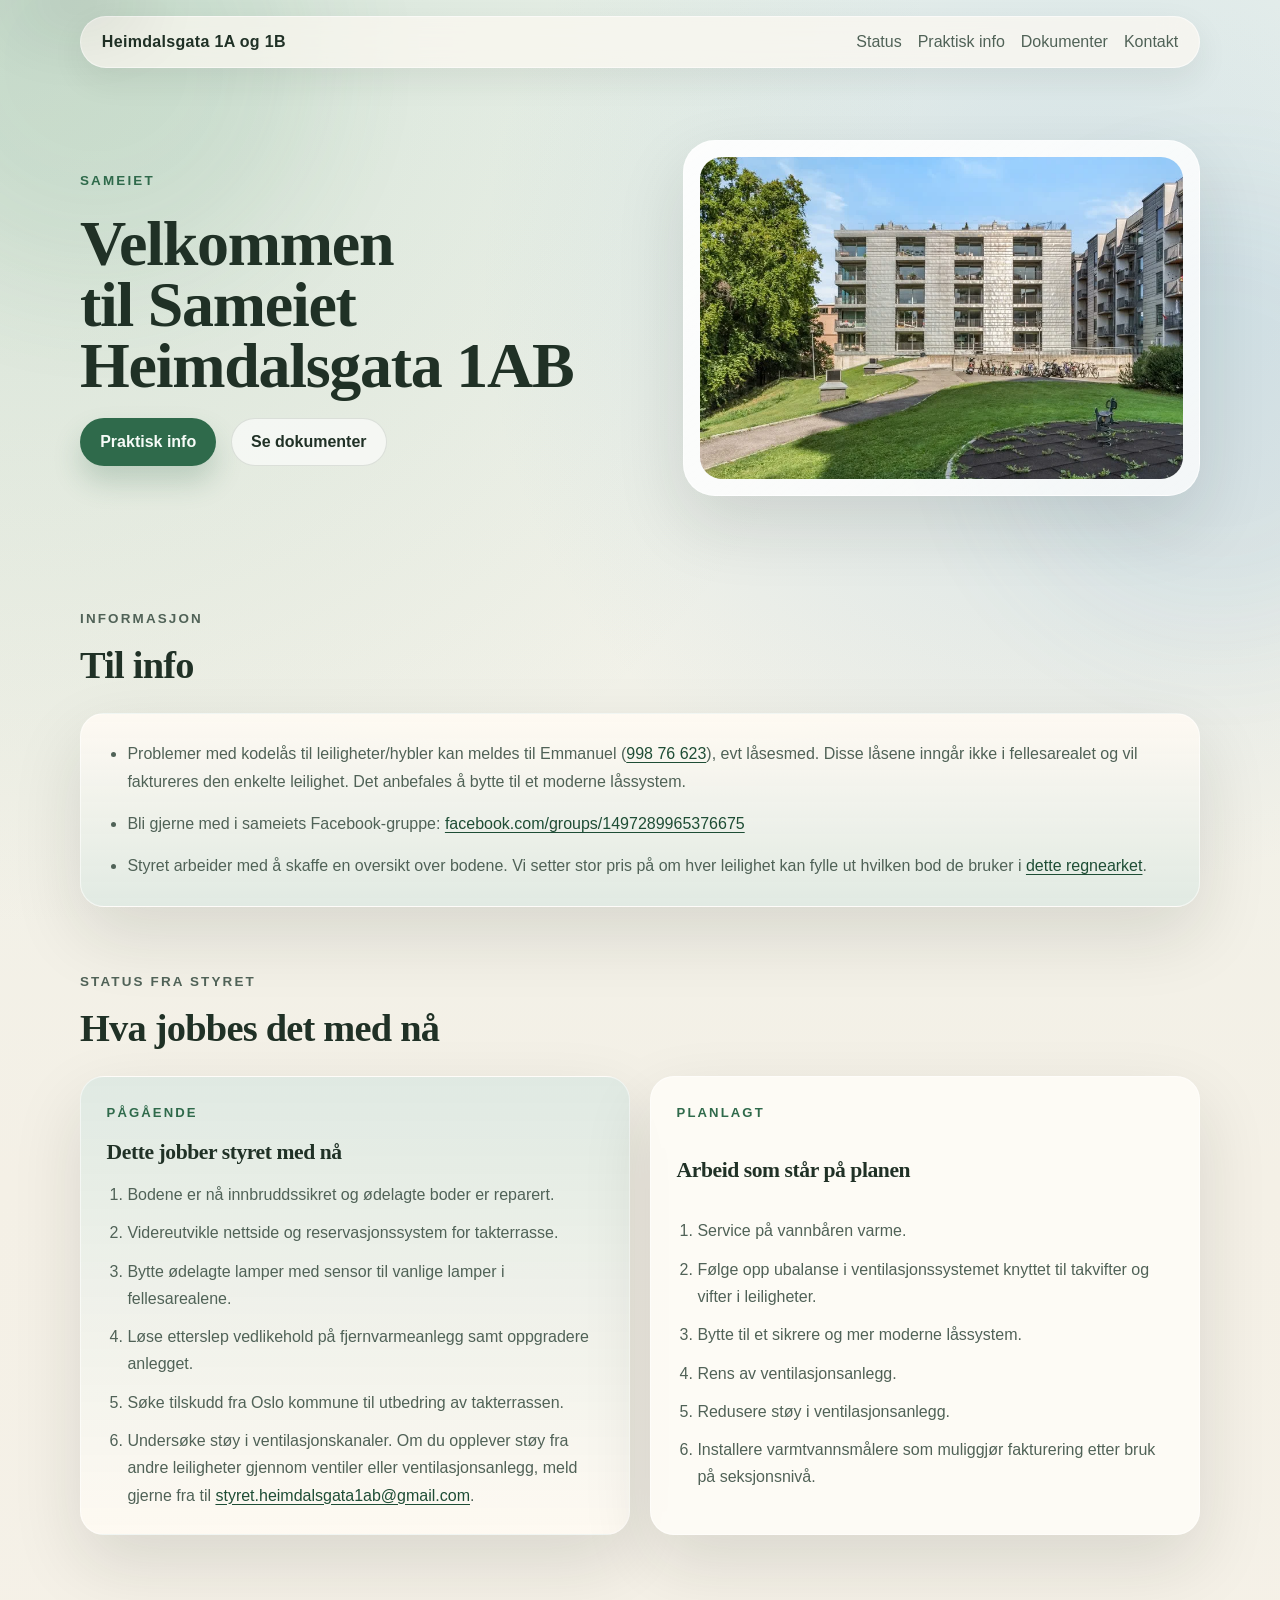
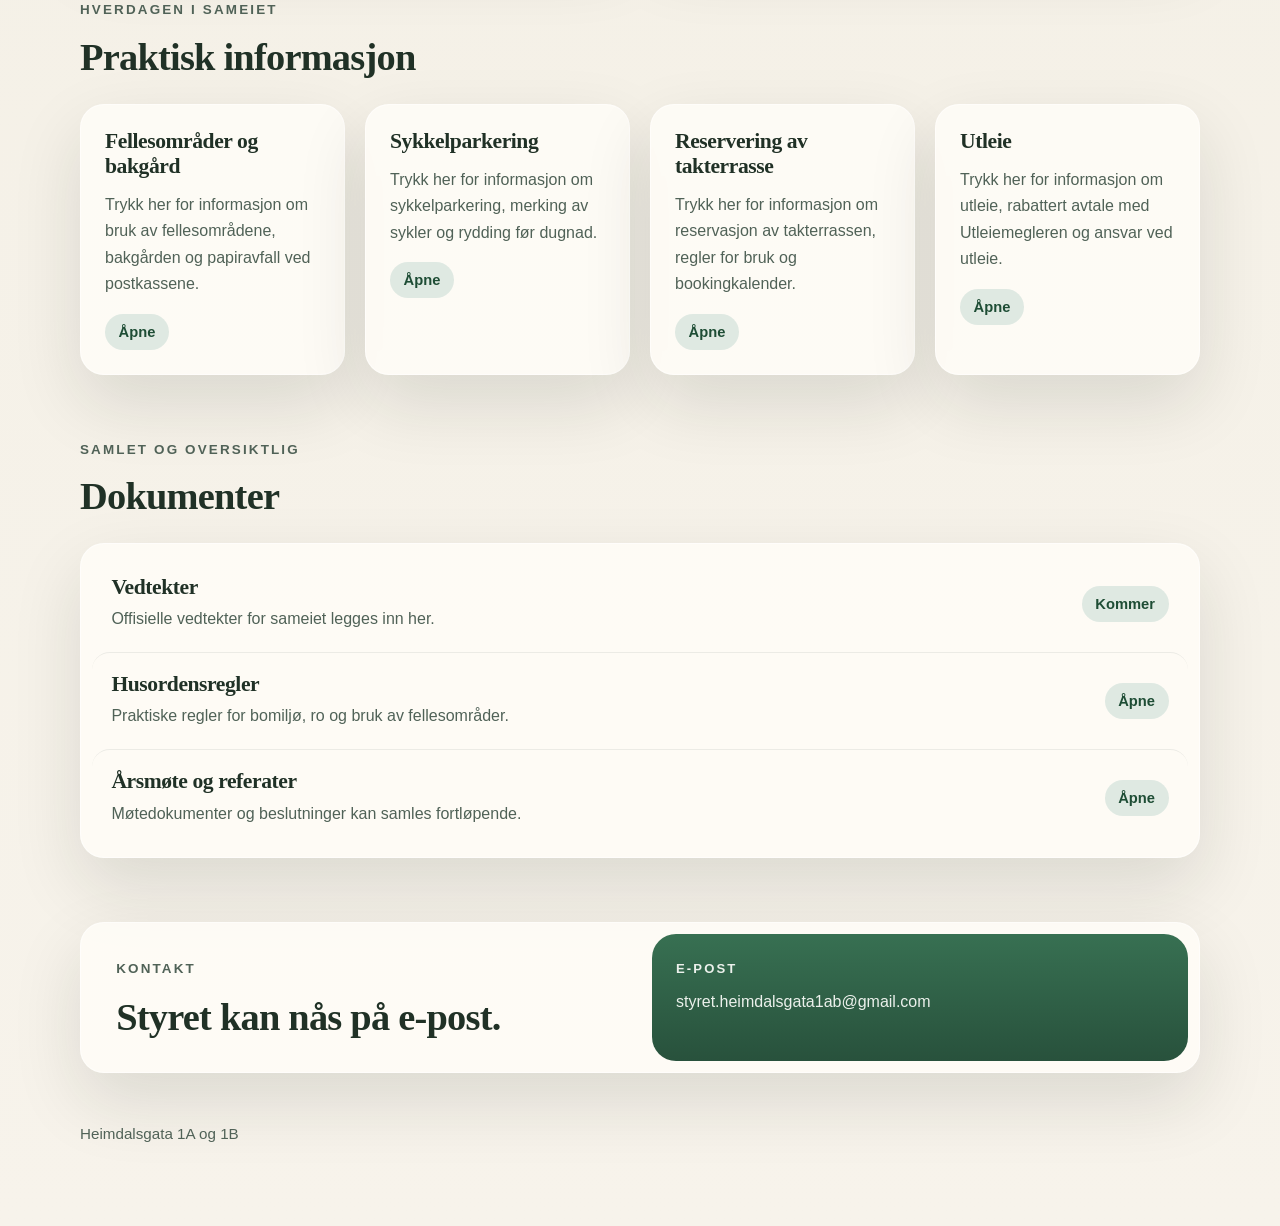
==== commit 3df48eb0: "Update storage and heating information" ====
--- a/index.html
+++ b/index.html
@@ -73,6 +73,11 @@
                   Bli gjerne med i sameiets Facebook-gruppe:
                   <a href="https://www.facebook.com/groups/1497289965376675" target="_blank" rel="noreferrer">facebook.com/groups/1497289965376675</a>
                 </li>
+                <li>
+                  Styret arbeider med å skaffe en oversikt over bodene. Vi setter
+                  stor pris på om hver leilighet kan fylle ut hvilken bod de bruker i
+                  <a href="https://docs.google.com/spreadsheets/d/1KoXtgGNImj-_I5-K2hj4rtzKt11q_tCuNj_2ny9opP4/edit?usp=sharing" target="_blank" rel="noreferrer">dette regnearket</a>.
+                </li>
               </ul>
             </article>
           </div>
@@ -89,10 +94,10 @@
               <p class="status-label">Pågående</p>
               <h3>Dette jobber styret med nå</h3>
               <ol class="status-list">
-                <li>Beslag er installert. Bodene er dermed innbruddssikret. Boder som er ødelagt fra forrige innbrudd vil blir reparert snarlig.</li>
+                <li>Bodene er nå innbruddssikret og ødelagte boder er reparert.</li>
                 <li>Videreutvikle nettside og reservasjonssystem for takterrasse.</li>
                 <li>Bytte ødelagte lamper med sensor til vanlige lamper i fellesarealene.</li>
-                <li>Følge opp lekkasje i fjernvarmeanlegget i dialog med Hafslund.</li>
+                <li>Løse etterslep vedlikehold på fjernvarmeanlegg samt oppgradere anlegget.</li>
                 <li>Søke tilskudd fra Oslo kommune til utbedring av takterrassen.</li>
                 <li>Undersøke støy i ventilasjonskanaler. Om du opplever støy fra andre leiligheter gjennom ventiler eller ventilasjonsanlegg, meld gjerne fra til <a href="mailto:styret.heimdalsgata1ab@gmail.com">styret.heimdalsgata1ab@gmail.com</a>.</li>
               </ol>
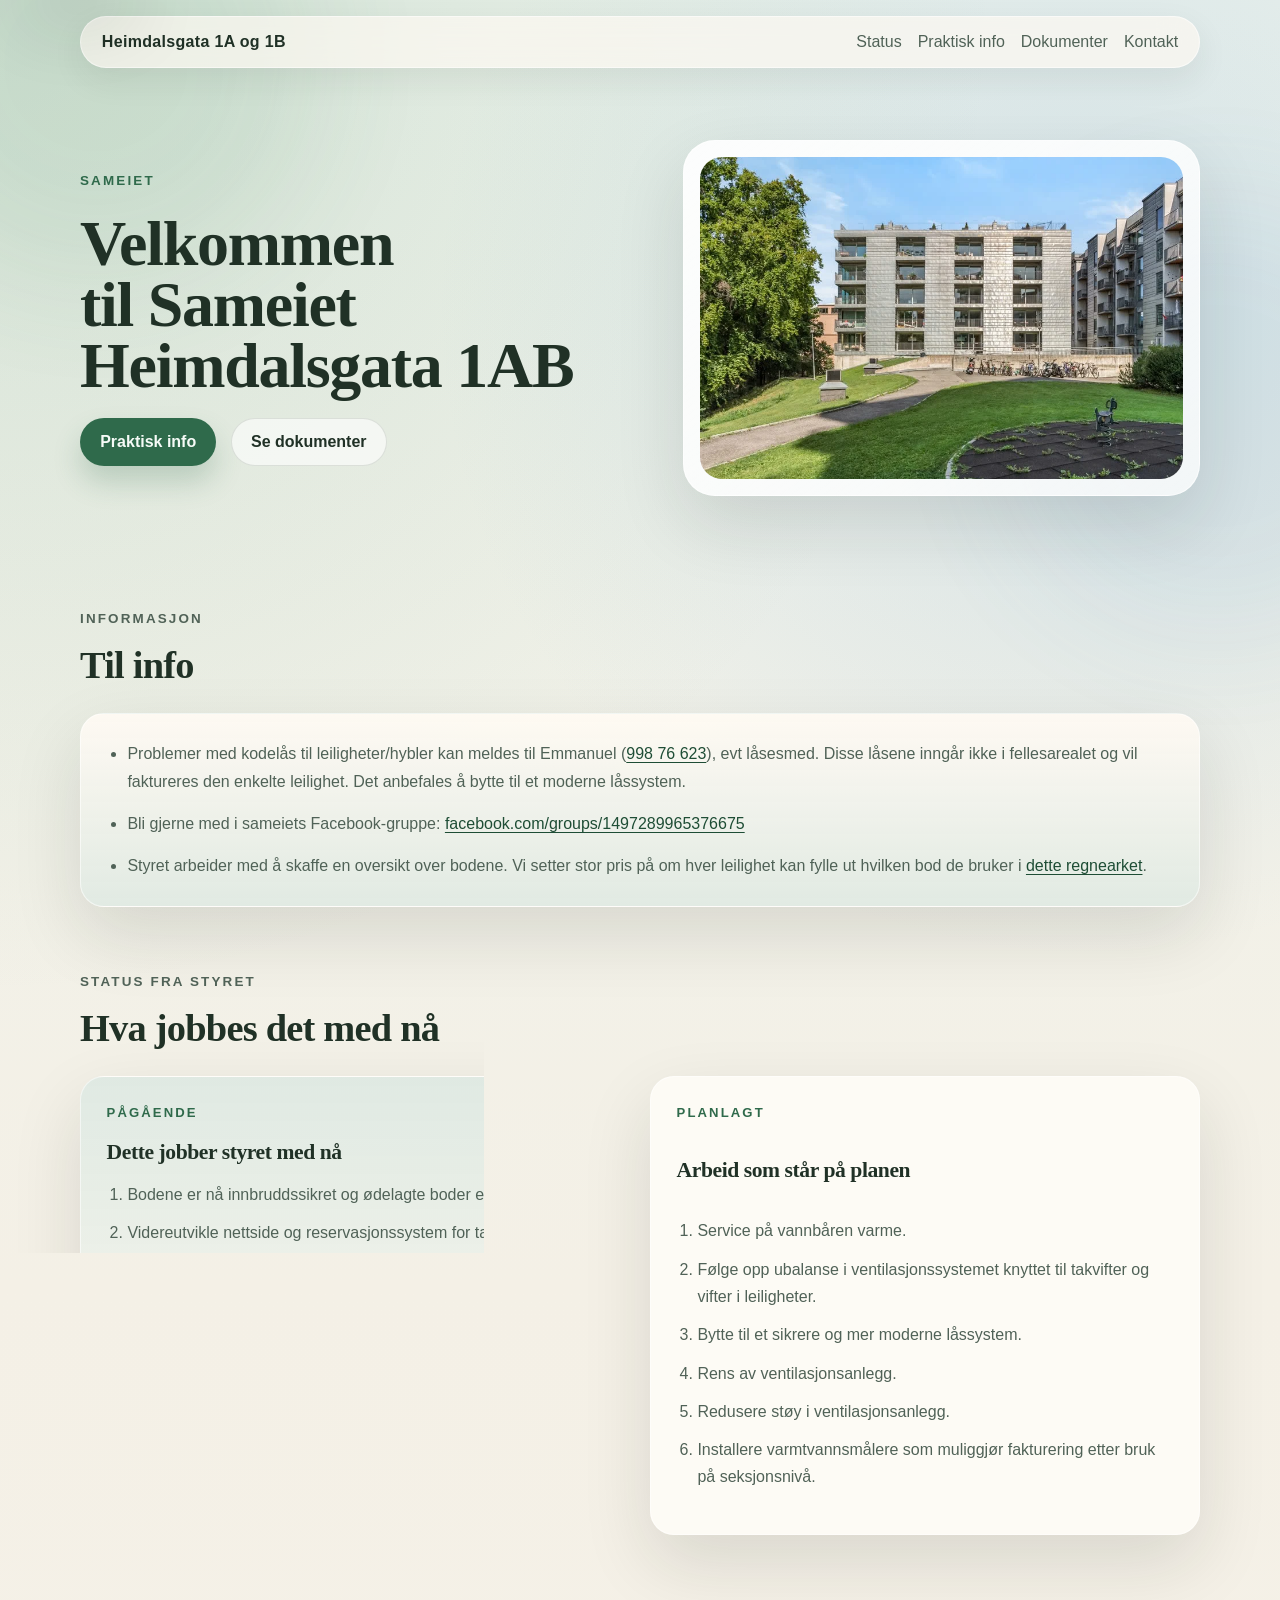
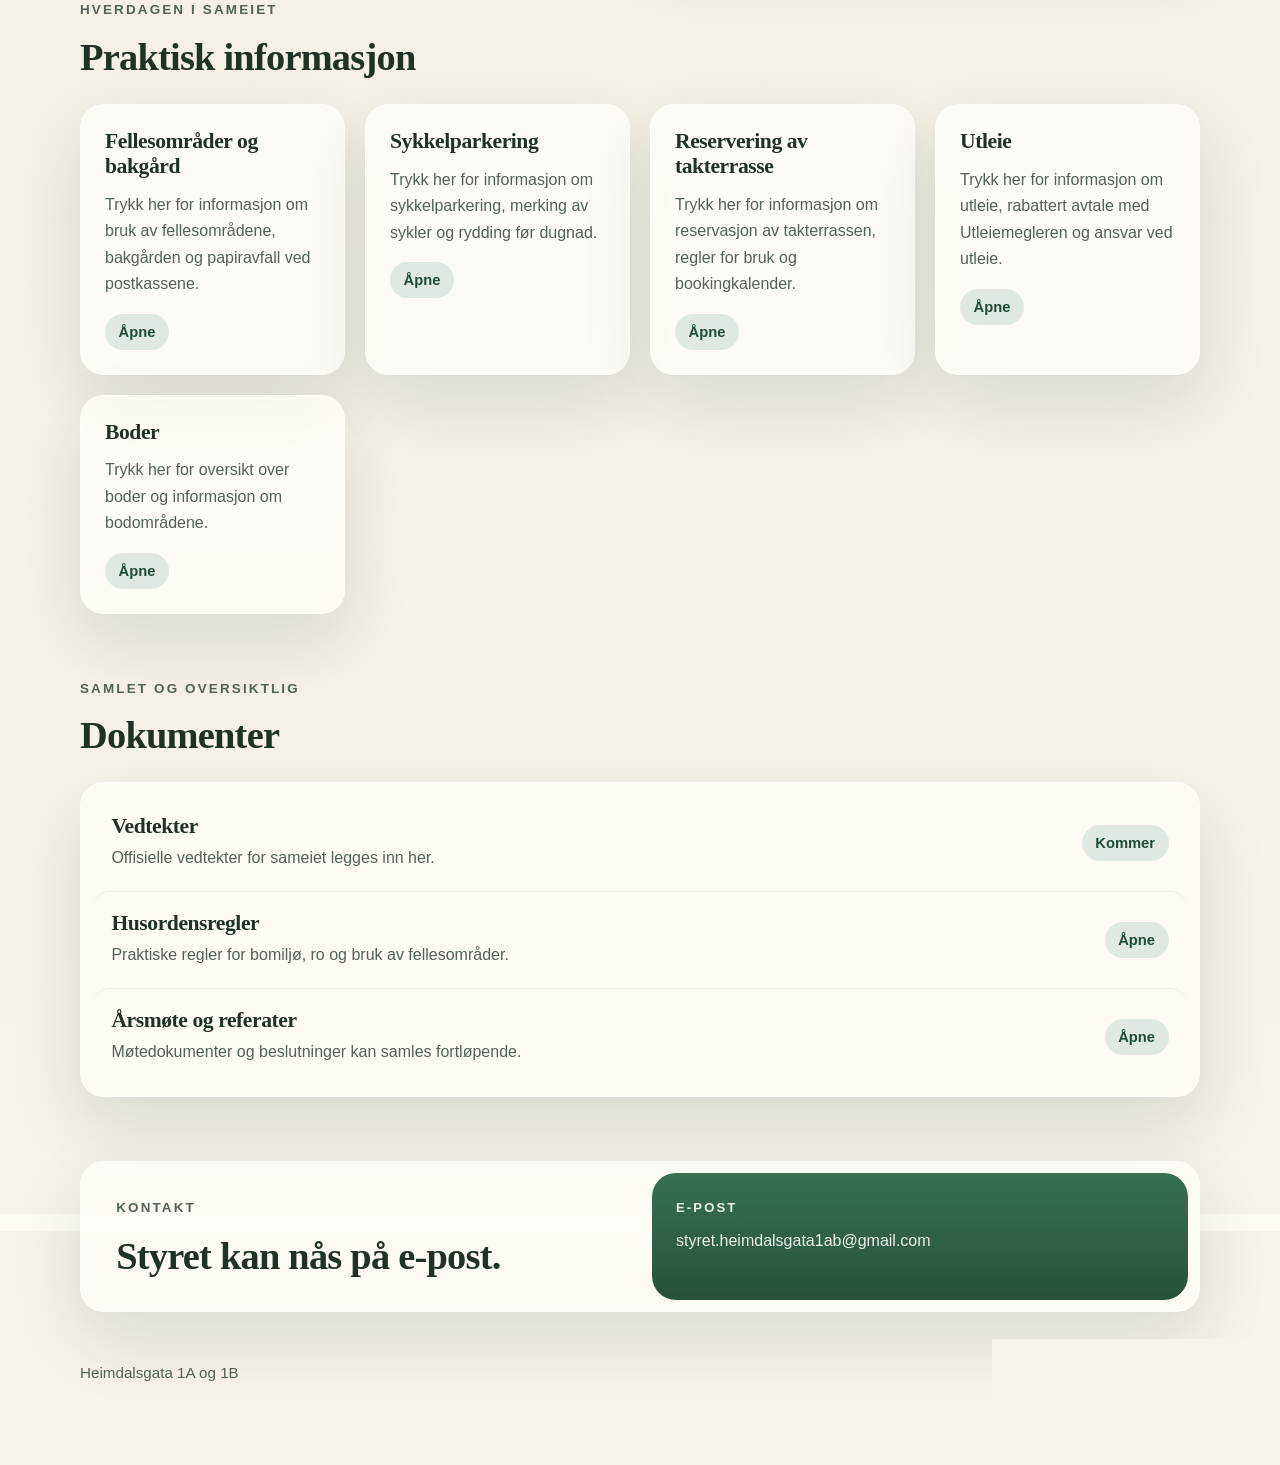
==== commit 2efb8a98: "Add storage information page" ====
--- a/index.html
+++ b/index.html
@@ -160,6 +160,12 @@
               </p>
               <a class="document-tag document-link" href="utleie.html">Åpne</a>
             </article>
+
+            <article class="info-card info-card-link">
+              <h3>Boder</h3>
+              <p>Trykk her for oversikt over boder og informasjon om bodområdene.</p>
+              <a class="document-tag document-link" href="boder.html">Åpne</a>
+            </article>
           </div>
         </section>
 
--- a/styles.css
+++ b/styles.css
@@ -614,6 +614,36 @@
   gap: 1rem;
 }
 
+.storage-gallery {
+  display: grid;
+  grid-template-columns: repeat(2, minmax(0, 1fr));
+  gap: 1.25rem;
+  align-items: start;
+}
+
+.storage-figure {
+  display: grid;
+  gap: 0.8rem;
+  margin: 0;
+  padding: 0.75rem;
+  border: 1px solid var(--line);
+  border-radius: var(--radius-lg);
+  background: rgba(255, 255, 255, 0.58);
+}
+
+.storage-figure img {
+  width: 100%;
+  height: auto;
+  border-radius: calc(var(--radius-lg) - 8px);
+}
+
+.storage-figure figcaption {
+  padding: 0 0.35rem 0.25rem;
+  color: var(--ink-soft);
+  font-size: 0.92rem;
+  font-weight: 700;
+}
+
 .contact-panel {
   padding: 0.7rem;
 }
@@ -740,6 +770,10 @@
     align-items: flex-start;
   }
 
+  .storage-gallery {
+    grid-template-columns: 1fr;
+  }
+
   .button {
     width: 100%;
   }
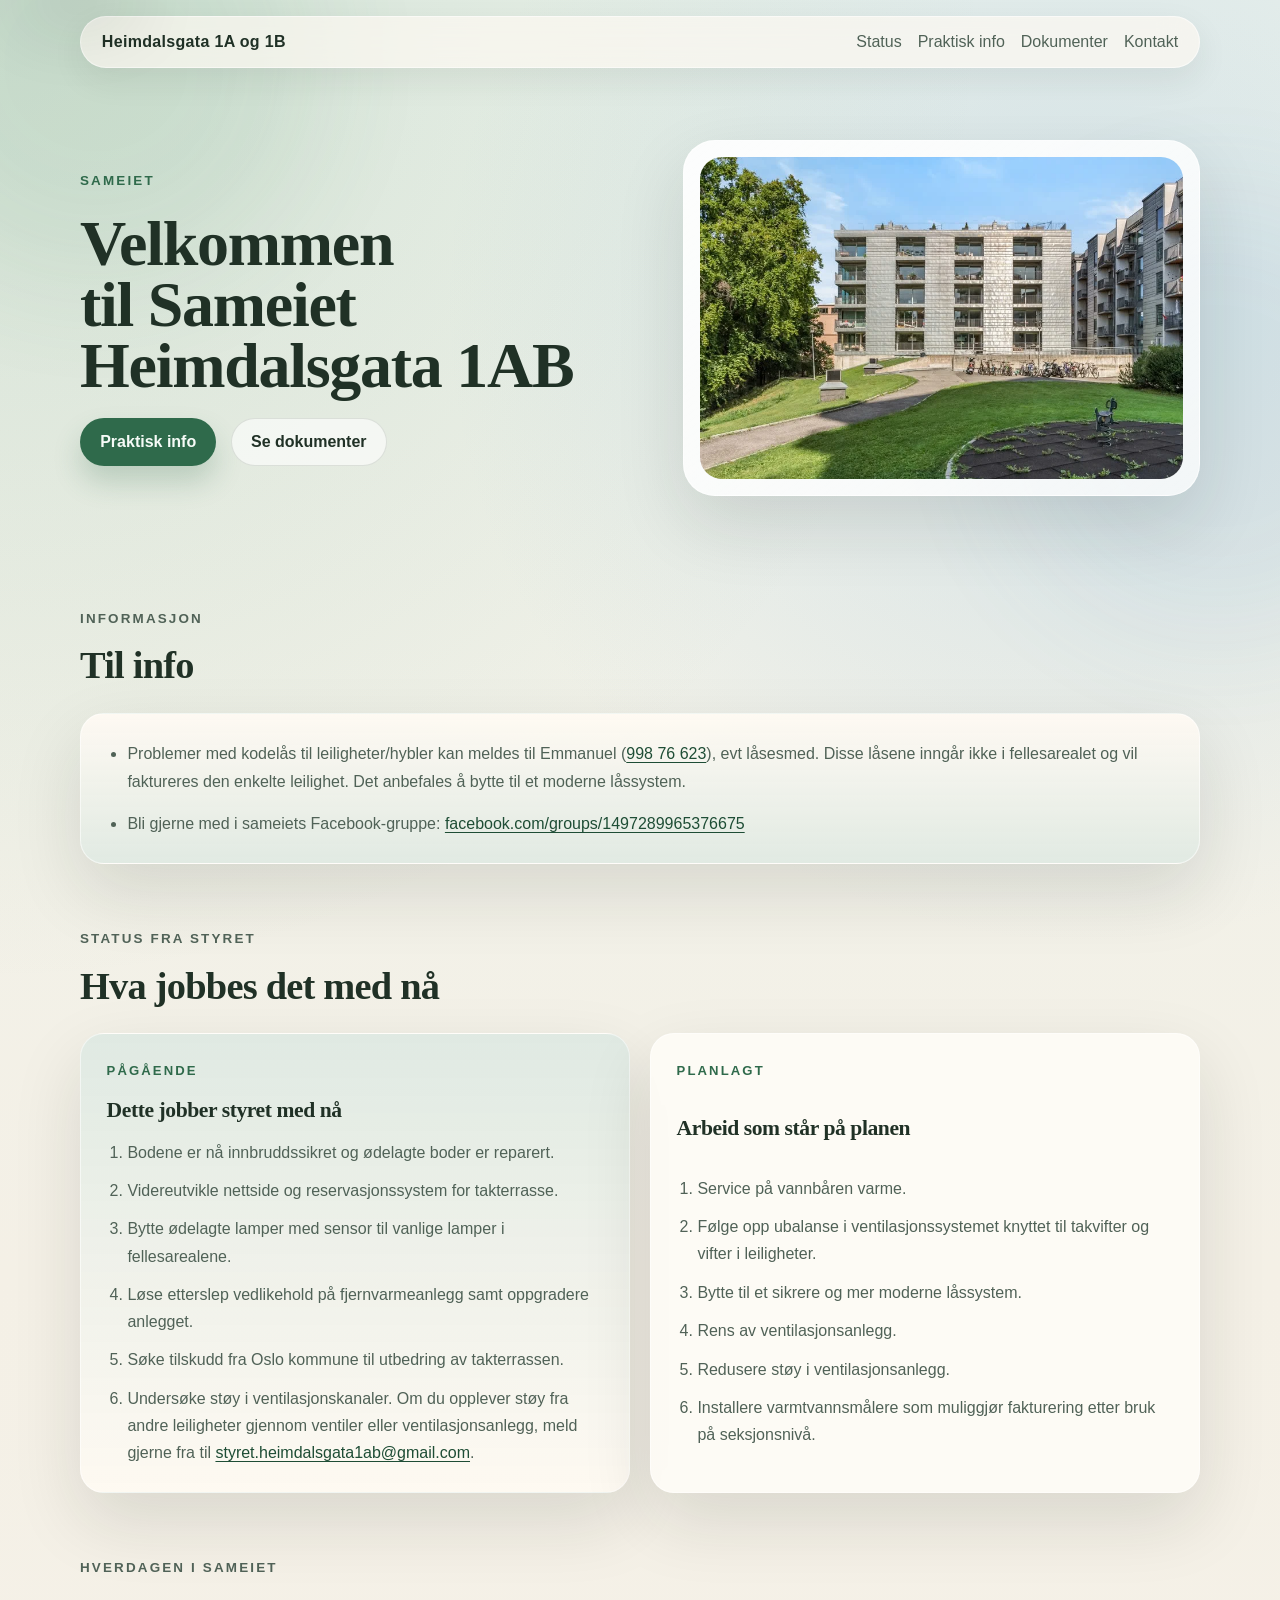
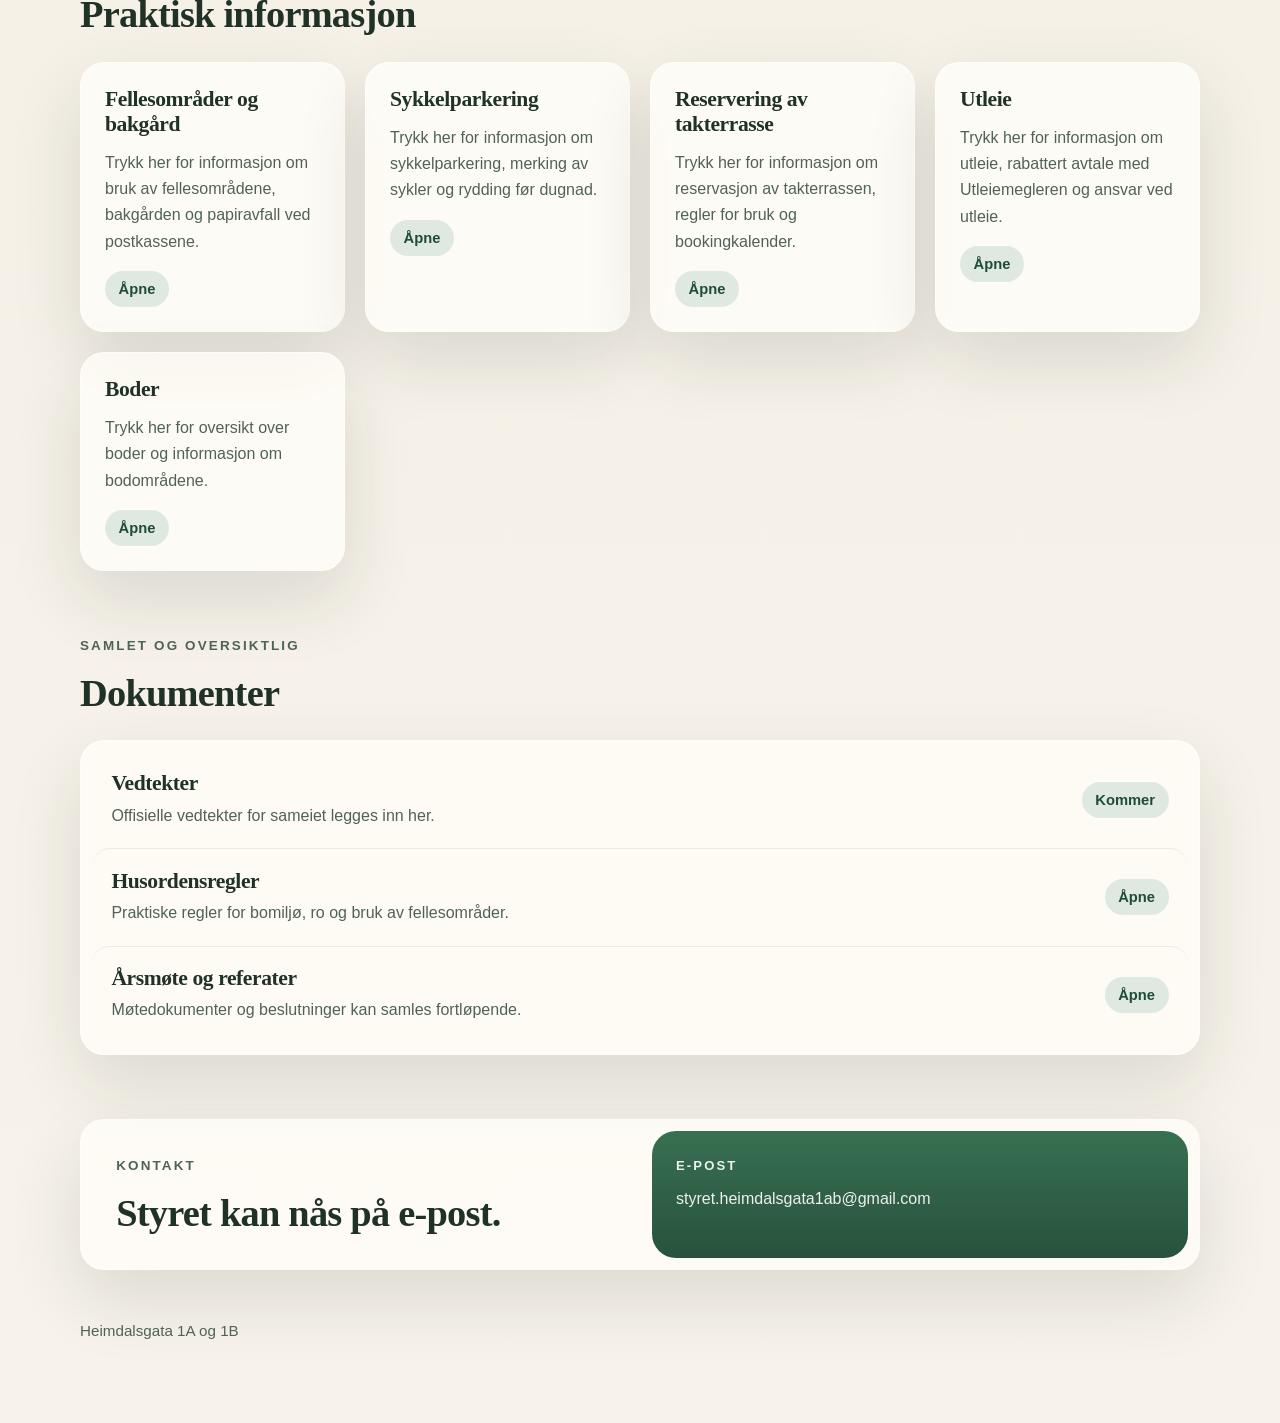
==== commit 23f085ce: "Update storage maps" ====
--- a/index.html
+++ b/index.html
@@ -73,11 +73,6 @@
                   Bli gjerne med i sameiets Facebook-gruppe:
                   <a href="https://www.facebook.com/groups/1497289965376675" target="_blank" rel="noreferrer">facebook.com/groups/1497289965376675</a>
                 </li>
-                <li>
-                  Styret arbeider med å skaffe en oversikt over bodene. Vi setter
-                  stor pris på om hver leilighet kan fylle ut hvilken bod de bruker i
-                  <a href="https://docs.google.com/spreadsheets/d/1KoXtgGNImj-_I5-K2hj4rtzKt11q_tCuNj_2ny9opP4/edit?usp=sharing" target="_blank" rel="noreferrer">dette regnearket</a>.
-                </li>
               </ul>
             </article>
           </div>
